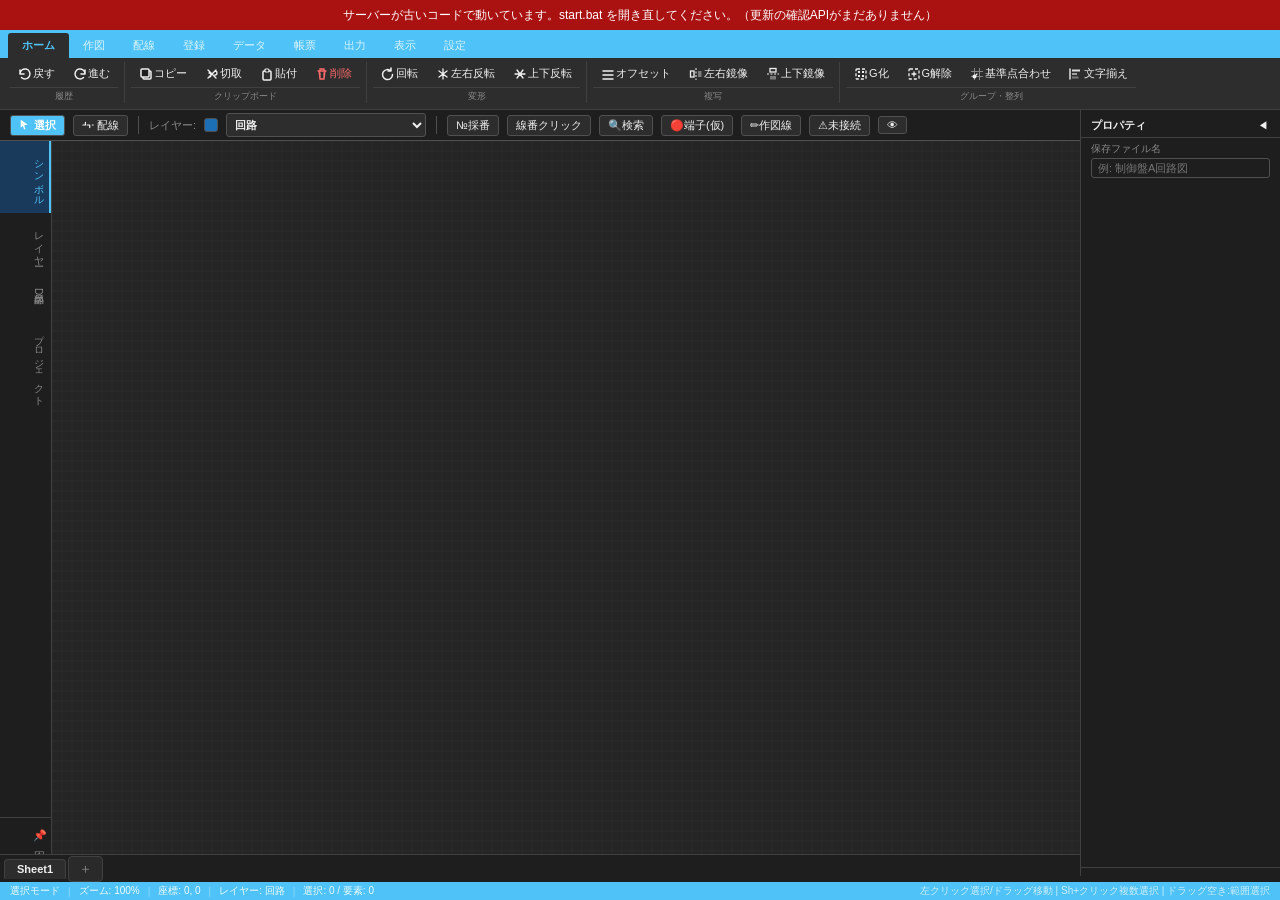
==== electrical_cad_v3/ecad_v3/index.html @ a7f1894b "端子台表を台帳から集計する(プロジェクト台帳の作る順の3) 端子台表に、プロジェクトの別ファイルの端子も台帳から足す(別ファイルの行は灰色で読むだけ)。 並びはファイルの名前順→そのファイルの中でtb" ====
<!DOCTYPE html>
<html lang="ja">
<head>
<meta charset="UTF-8">
<meta name="viewport" content="width=device-width, initial-scale=1.0, maximum-scale=1.0, user-scalable=no">
<title>電気回路図エディタ v11</title>
<link rel="stylesheet" href="css/style.css">
<script src="js/jspdf.umd.min.js"></script>
<script src="js/jszip.min.js"></script>
</head>
<body>
<div id="app">
<!-- 警告の帯(showTopBanner)の置き場所。ここに入れることでリボンを重ねずに
     押し下げる。以前は position:fixed で画面上端に重ねており、リボンのタブ行と
     丸かぶりして帯が出ている間タブが押せなかった(2026-09-19に修正)。 -->
<div id="banner-area" style="flex-shrink:0"></div>

<!-- ========= 新しい画面(UI v2)の上のバー・ツール設定帯 =========
     【2026-10-07】Claude Design の案(5a/5b)。設定の「画面」で切り替える(js/ui_v2.js)。
     今の画面のときは CSS(body:not(.ui-v2))で隠す。ボタンは作り直さず、今のボタンを
     js/ui_v2.js がここへ移して使う(点灯の処理を1か所のままにするため)。 -->
<div id="v2-top" class="v2-only">
  <div id="v2-logo"><svg viewBox="0 0 14 14" width="14" height="14"><path d="M1 7h3M6 7h3M12 7h1M4 7V4M9 7v3" stroke="#fff" stroke-width="1.6" fill="none" stroke-linecap="round"/></svg></div>
  <div id="v2-title"><div id="v2-fname">図面</div><div id="v2-fsub"></div></div>
  <div id="v2-menus">
    <div class="v2-menu" data-tab="data">ファイル</div>
    <div class="v2-menu" data-tab="home">編集</div>
    <div class="v2-menu" data-tab="reg">登録</div>
    <div class="v2-menu" data-tab="report">帳票</div>
    <div class="v2-menu" data-tab="output">出力</div>
    <div class="v2-menu" data-tab="view">表示</div>
    <div class="v2-menu" data-act="settings">設定</div>
  </div>
  <div id="v2-tools-wrap"><div id="v2-tools"></div></div>
  <div id="v2-search" onclick="toggleSearchPanel()" title="検索（Ctrl+F）：デバイス・線番・テキストを全ページ横断検索"><svg viewBox="0 0 14 14" width="13" height="13"><circle cx="6" cy="6" r="4" fill="none" stroke="currentColor" stroke-width="1.4"/><path d="M9 9l3.5 3.5" stroke="currentColor" stroke-width="1.4" stroke-linecap="round"/></svg><span>デバイス・線番を検索</span><kbd>Ctrl F</kbd></div>
  <div id="v2-save"><div id="v2-save-main" onclick="saveProject()" title="保存 Ctrl+S">保存</div><div id="v2-save-more" title="名前を付けて保存・全頁保存">▾</div></div>
</div>
<div id="v2-tbar" class="v2-only" data-kind="select">
  <div id="v2-toolname">選択</div>
  <div id="v2-tset"></div>
  <div id="v2-hint"></div>
</div>
<!-- ドロップダウン(メニュー・その他のツール・保存の▾) -->
<div id="v2-menu-pop" class="v2-pop v2-only"></div>
<div id="v2-more-pop" class="v2-pop v2-only"></div>
<div id="v2-save-pop" class="v2-pop v2-only">
  <div class="v2-pop-item" onclick="saveAsProject()">名前を付けて保存</div>
  <div class="v2-pop-item" onclick="saveAllProject()">全頁保存</div>
</div>

<!-- ========= リボン ========= -->
<div id="ribbon">
  <div id="ribbon-tabs">
    <!-- 【2026-09-19 整理】タブと中身の食い違いを直した。
         ・作図タブに作図ツールが無く、図形・テキストが「挿入」に入っていた → 作図へ集約
         ・寸法が「挿入(寸法・注記)」と「作図(寸法)」の2タブに割れていた → 作図へ統合
         ・「挿入」に残るのは登録系だけになったのでタブ名を「登録」に変更
         ・DXF読込が「出力」タブにあった → 読み込みなので「データ」へ
         ・「帳票出力」グループの中身はPDF/SVG出力だった → 「図面出力」に改名し出力タブへ集約 -->
    <div class="rtab on" onclick="switchRibbon('home',this)">ホーム</div>
    <div class="rtab" onclick="switchRibbon('draw',this)">作図</div>
    <div class="rtab" onclick="switchRibbon('wire',this)">配線</div>
    <div class="rtab" onclick="switchRibbon('reg',this)">登録</div>
    <div class="rtab" onclick="switchRibbon('data',this)">データ</div>
    <div class="rtab" onclick="switchRibbon('report',this)">帳票</div>
    <div class="rtab" onclick="switchRibbon('output',this)">出力</div>
    <div class="rtab" onclick="switchRibbon('view',this)">表示</div>
    <!-- 【2026-09-24】CAD全体の設定。盛田さん「リボンに大項目で入れること」
         (最初はデータタブの右端にボタンで置いたがNG)。中身は js/settings.js -->
    <div class="rtab" onclick="switchRibbon('settings',this);openSettingsPanel()">設定</div>
  </div>
  <div id="ribbon-content">
    <!-- 【2026-09-19】「操作」グループ(選択/配線)を削除した。
         同じボタンが常時表示のクイックバーにもあり、点灯のさせ方が別々
         (リボン=CSSクラス / クイックバー=インラインstyle)だったため、
         採番モードに入るとクイックバー側だけ「選択」が点いたまま残る不具合が出ていた。
         常時見えるクイックバー側を残し、リボンの複製をなくして点灯箇所を1つにした。 -->
    <!-- ホームタブ: 編集の基本操作だけを置く。画面の見え方(ズーム/大画面/ダーク)は
         「表示」タブ、縮尺は「データ」タブへ移した(2026-09-19)。 -->
    <div id="rp-home" class="rg-wrap" style="display:flex;gap:0">
      <div class="rg">
        <div class="rg-btns">
          <div class="rb rb-sm" onclick="undo()" title="元に戻す Ctrl+Z">
            <svg viewBox="0 0 14 14"><path d="M2 7a5 5 0 1 1 1.5 3.5M2 7V3M2 7h4" stroke="currentColor" stroke-width="1.5" fill="none" stroke-linecap="round"/></svg>戻す
          </div>
          <div class="rb rb-sm" onclick="redo()" title="やり直し Ctrl+Y">
            <svg viewBox="0 0 14 14"><path d="M12 7a5 5 0 1 0-1.5 3.5M12 7V3M12 7H8" stroke="currentColor" stroke-width="1.5" fill="none" stroke-linecap="round"/></svg>進む
          </div>
        </div>
        <div class="rg-label">履歴</div>
      </div>
      <div class="rg">
        <div class="rg-btns">
          <div class="rb rb-sm" onclick="copySelected()" title="コピー Ctrl+C">
            <svg viewBox="0 0 14 14"><rect x="4" y="4" width="8" height="8" rx="1" fill="none" stroke="currentColor" stroke-width="1.5"/><rect x="2" y="2" width="8" height="8" rx="1" fill="var(--bg2)" stroke="currentColor" stroke-width="1.5"/></svg>コピー
          </div>
          <div class="rb rb-sm" onclick="cutSelected()" title="切り取り Ctrl+X">
            <svg viewBox="0 0 14 14"><path d="M3 3l8 8M11 3L3 11M4 10a2 2 0 1 0 0-4M10 8a2 2 0 1 0 0-4" stroke="currentColor" stroke-width="1.3" fill="none" stroke-linecap="round"/></svg>切取
          </div>
          <div class="rb rb-sm" onclick="pasteSelected()" title="貼付 Ctrl+V">
            <svg viewBox="0 0 14 14"><rect x="3" y="4" width="8" height="9" rx="1" fill="none" stroke="currentColor" stroke-width="1.5"/><rect x="5" y="2" width="4" height="3" rx="1" fill="var(--bg2)" stroke="currentColor" stroke-width="1.2"/></svg>貼付
          </div>
          <div class="rb rb-sm danger" onclick="delSel()" title="削除 Del" style="color:var(--red)">
            <svg viewBox="0 0 14 14"><path d="M3 4h8M5 4V2h4v2M5 6v5M9 6v5M4 4l1 8h4l1-8" stroke="currentColor" stroke-width="1.3" fill="none" stroke-linecap="round"/></svg>削除
          </div>
        </div>
        <div class="rg-label">クリップボード</div>
      </div>
      <div class="rg">
        <div class="rg-btns">
          <div class="rb rb-sm" onclick="rotateSel(90)" title="回転 R"><svg viewBox="0 0 14 14"><path d="M10 4a5 5 0 1 0 1.5 3.5M10 4V1M10 4H7" stroke="currentColor" stroke-width="1.5" fill="none" stroke-linecap="round"/></svg>回転</div>
          <div class="rb rb-sm" onclick="flipSel('h')" title="左右反転：選択したものをその場で左右に裏返す(数は増えない)"><svg viewBox="0 0 14 14"><path d="M7 2v10M3 4l4 3-4 3M11 4l-4 3 4 3" stroke="currentColor" stroke-width="1.3" fill="none" stroke-linecap="round" stroke-linejoin="round"/></svg>左右反転</div>
          <div class="rb rb-sm" onclick="flipSel('v')" title="上下反転：選択したものをその場で上下に裏返す(数は増えない)"><svg viewBox="0 0 14 14"><path d="M2 7h10M4 3l3 4 3-4M4 11l3-4 3 4" stroke="currentColor" stroke-width="1.3" fill="none" stroke-linecap="round" stroke-linejoin="round"/></svg>上下反転</div>
        </div>
        <div class="rg-label">変形</div>
      </div>
      <div class="rg">
        <div class="rg-btns">
          <div class="rb rb-sm" onclick="offsetCopySelection()" title="オフセット(平行複写)：選択図形を線の垂直方向へ指定距離×本数で複写（ラダー回路の横桟に）"><svg viewBox="0 0 14 14"><path d="M2 4h10M2 8h10M2 12h10" stroke="currentColor" stroke-width="1.4" stroke-linecap="round"/></svg>オフセット</div>
          <div class="rb rb-sm" onclick="mirrorCopySelection('h')" title="左右鏡像：選択の右端を軸に、左右反転した複製を右隣に作る(AutoCADの鏡像にあたる)"><svg viewBox="0 0 14 14"><path d="M7 1v12" stroke="currentColor" stroke-width="1" stroke-dasharray="2,1.5"/><rect x="1.5" y="4" width="3.5" height="6" fill="none" stroke="currentColor" stroke-width="1.3"/><rect x="9" y="4" width="3.5" height="6" fill="currentColor" opacity=".4"/></svg>左右鏡像</div>
          <div class="rb rb-sm" onclick="mirrorCopySelection('v')" title="上下鏡像：選択の下端を軸に、上下反転した複製を下に作る(AutoCADの鏡像にあたる)"><svg viewBox="0 0 14 14"><path d="M1 7h12" stroke="currentColor" stroke-width="1" stroke-dasharray="2,1.5"/><rect x="4" y="1.5" width="6" height="3.5" fill="none" stroke="currentColor" stroke-width="1.3"/><rect x="4" y="9" width="6" height="3.5" fill="currentColor" opacity=".4"/></svg>上下鏡像</div>
        </div>
        <div class="rg-label">複写</div>
      </div>
      <div class="rg">
        <div class="rg-btns">
          <div class="rb rb-sm" onclick="groupSelected()" title="グループ化 Ctrl+G"><svg viewBox="0 0 14 14"><rect x="2" y="2" width="10" height="10" rx="1" fill="none" stroke="currentColor" stroke-width="1.3" stroke-dasharray="3,2"/><rect x="4" y="4" width="2" height="2" fill="currentColor"/><rect x="8" y="4" width="2" height="2" fill="currentColor"/><rect x="4" y="8" width="2" height="2" fill="currentColor"/><rect x="8" y="8" width="2" height="2" fill="currentColor"/></svg>G化</div>
          <div class="rb rb-sm" onclick="ungroupSelected()" title="グループ解除 Ctrl+Shift+G"><svg viewBox="0 0 14 14"><rect x="2" y="2" width="10" height="10" rx="1" fill="none" stroke="currentColor" stroke-width="1.3" stroke-dasharray="3,2"/><path d="M5 7h4M7 5v4" stroke="currentColor" stroke-width="1.3" stroke-linecap="round"/></svg>G解除</div>
          <div class="rb rb-sm" onclick="alignByBasePoint()" title="基準点合わせ：選択した図形を「丸ごと」平行移動して、クリックした基準点を最寄りグリッドに乗せます。図形どうしの位置関係は変わらないので、端子と配線の繋がりが壊れません。"><svg viewBox="0 0 14 14"><path d="M1 4.5h12M1 9.5h12M4.5 1v12M9.5 1v12" stroke="currentColor" stroke-width="1" opacity=".45"/><circle cx="4.5" cy="9.5" r="2" fill="currentColor"/><path d="M7 7L5.2 8.8" stroke="currentColor" stroke-width="1.2" stroke-linecap="round"/></svg>基準点合わせ</div>
          <div class="rb rb-sm" onclick="alignTexts()" title="文字揃え：シンボルを選んだときは、デバイス名・型式・仕様の文字の左端を、最初に選んだシンボルのデバイス名の左端に縦一列でそろえる(左右だけ動かす)。独立テキストだけを選んだときは、最初に選んだものを基準に左/右/上/下/中央で揃える"><svg viewBox="0 0 14 14"><path d="M1 2v10" stroke="currentColor" stroke-width="1.4" stroke-linecap="round"/><rect x="3" y="2.5" width="8" height="2" fill="currentColor" opacity=".9"/><rect x="3" y="6" width="5" height="2" fill="currentColor" opacity=".6"/><rect x="3" y="9.5" width="6.5" height="2" fill="currentColor" opacity=".4"/></svg>文字揃え</div>
        </div>
        <div class="rg-label">グループ・整列</div>
      </div>
    </div>
    <!-- 作図タブ: 図面に描くもの。スナップ・補助はホームにあったが、描くときの
         入力補助なのでこちらへ移した(2026-09-19)。 -->
    <div id="rp-draw" class="rg-wrap" style="display:none;gap:0">
      <div class="rg">
        <div class="rg-btns">
          <div class="rb rb-sm" id="rb-text" onclick="setMode('text')"><svg viewBox="0 0 14 14"><path d="M2 3h10M7 3v8M4 11h6" stroke="currentColor" stroke-width="1.5" stroke-linecap="round"/></svg>テキスト</div>
          <div class="rb rb-sm" id="rb-textbox" onclick="state.textBoxDefault=!state.textBoxDefault;this.classList.toggle('on')" title="テキスト枠ON/OFF"><svg viewBox="0 0 14 14"><rect x="2" y="3" width="10" height="8" rx="1" fill="none" stroke="currentColor" stroke-width="1.3"/><path d="M5 5h4M5 7.5h2" stroke="currentColor" stroke-width="1.1" stroke-linecap="round"/></svg>枠</div>
        </div>
        <div class="rg-label">テキスト</div>
      </div>
      <div class="rg">
        <div class="rg-btns">
          <div class="rb rb-sm" id="rb-rect" onclick="setMode('rect')"><svg viewBox="0 0 14 14"><rect x="2" y="3" width="10" height="8" rx="1" fill="none" stroke="currentColor" stroke-width="1.5"/></svg>矩形</div>
          <div class="rb rb-sm" id="rb-circle" onclick="setMode('circle')"><svg viewBox="0 0 14 14"><circle cx="7" cy="7" r="5" fill="none" stroke="currentColor" stroke-width="1.5"/></svg>円</div>
          <div class="rb rb-sm" id="rb-arc" onclick="setMode('arc')"><svg viewBox="0 0 14 14"><path d="M2 7 A5 5 0 0 1 12 7" fill="none" stroke="currentColor" stroke-width="1.5" stroke-linecap="round"/></svg>半円</div>
          <div class="rb rb-sm" id="rb-arc3" onclick="setMode('arc3')"><svg viewBox="0 0 14 14"><path d="M2 11 A7 7 0 0 1 12 11" fill="none" stroke="currentColor" stroke-width="1.5" stroke-linecap="round"/><circle cx="7" cy="4" r="1.5" fill="currentColor"/></svg>弧</div>
          <div class="rb rb-sm" id="rb-triangle" onclick="setMode('triangle')"><svg viewBox="0 0 14 14"><path d="M7 2L12 12H2Z" fill="none" stroke="currentColor" stroke-width="1.5" stroke-linejoin="round"/></svg>三角</div>
          <div class="rb rb-sm" id="rb-bezier" onclick="setMode('bezier')"><svg viewBox="0 0 14 14"><path d="M2 11 C4 2 10 2 12 11" fill="none" stroke="currentColor" stroke-width="1.5" stroke-linecap="round"/><circle cx="2" cy="11" r="1.5" fill="currentColor"/><circle cx="12" cy="11" r="1.5" fill="currentColor"/></svg>曲線</div>
          <div class="rb rb-sm" id="rb-fline" onclick="setMode('fline')"><svg viewBox="0 0 14 14"><path d="M2 12L12 2" stroke="currentColor" stroke-width="1.5" stroke-linecap="round"/></svg>直線</div>
          <div id="draw-lw-wrap" style="display:flex;align-items:center;gap:2px;padding:0 2px;font-size:10px;color:var(--fg3)">
            線幅<select id="draw-lw" title="これから描く図形(直線・矩形・円・弧・三角・曲線)と配線の太さ。「レイヤー既定」ならレイヤーごとの設定に従う"
              onchange="state.drawLineWidth=this.value?parseFloat(this.value):null;stSetPref('drawLw',this.value)"
              style="font-size:11px;padding:1px 2px;border:1px solid var(--bd2);border-radius:3px;background:var(--bg);color:var(--fg)">
              <option value="" selected>レイヤー既定</option>
              <option value="0.13">0.13</option>
              <option value="0.18">0.18</option>
              <option value="0.25">0.25</option>
              <option value="0.35">0.35</option>
              <option value="0.5">0.5（標準）</option>
              <option value="0.7">0.7</option>
              <option value="1">1.0</option>
              <option value="1.4">1.4</option>
              <option value="2">2.0</option>
            </select>
          </div>
        </div>
        <div class="rg-label">図形</div>
      </div>
      <div class="rg">
        <div class="rg-btns">
          <div class="rb rb-sm" id="rb-dim" onclick="setMode('dim')"><svg viewBox="0 0 14 14"><path d="M2 10h10M2 4h10M2 4v6M12 4v6M5 7h4M5 5.5l2 1.5-2 1.5M9 5.5l-2 1.5 2 1.5" stroke="currentColor" stroke-width="1.2" fill="none" stroke-linecap="round" stroke-linejoin="round"/></svg>寸法線</div>
          <div class="rb rb-sm" id="rb-angle_dim" onclick="setMode('angle_dim')"><svg viewBox="0 0 14 14"><path d="M3 11L3 3M3 11L11 11M5 9 A4 4 0 0 1 9 5" stroke="currentColor" stroke-width="1.2" fill="none" stroke-linecap="round"/><text x="7" y="8" font-size="4" fill="currentColor" text-anchor="middle">°</text></svg>角度寸法</div>
          <div class="rb rb-sm" id="rb-leader" onclick="setMode('leader')"><svg viewBox="0 0 14 14"><path d="M2 12l5-5M7 7l5-5M7 7h4M7 7v-4" stroke="currentColor" stroke-width="1.2" fill="none" stroke-linecap="round" stroke-linejoin="round"/></svg>指示線</div>
          <div class="rb rb-sm" onclick="setMode('chain_dim')" id="rb-chain_dim"><svg viewBox="0 0 14 14"><path d="M1 10h12M2 6h10M3 6V10M7 6V10M11 6V10M2 4l1 2M7 4l1 2M11 4l1 2" stroke="currentColor" stroke-width="1.1" fill="none" stroke-linecap="round"/></svg>連続寸法</div>
          <div class="rb rb-sm" id="rb-measure" onclick="setMode('measure')" title="測定：2点間の距離・角度を測る（図形は作成されません）"><svg viewBox="0 0 14 14"><path d="M2 12L12 2" stroke="currentColor" stroke-width="1.4" stroke-linecap="round"/><path d="M3.5 10.5l1 1M6 8l1 1M8.5 5.5l1 1M11 3l1 1" stroke="currentColor" stroke-width="1.1" stroke-linecap="round"/></svg>測定</div>
        </div>
        <div class="rg-label">寸法・注記</div>
      </div>
      <div class="rg">
        <div class="rg-btns">
          <div class="rb rb-sm" id="rb-ortho" onclick="toggleOrtho()" title="直交モード F8"><svg viewBox="0 0 14 14"><path d="M2 12V2M2 12h10" stroke="currentColor" stroke-width="1.5" stroke-linecap="round"/></svg>直交F8</div>
          <div class="rb rb-sm" id="rb-snapend" onclick="toggleSnapEnd()" title="端点スナップ" style="color:var(--grn)"><svg viewBox="0 0 14 14"><rect x="4" y="4" width="6" height="6" fill="none" stroke="currentColor" stroke-width="1.5"/></svg>端点Snap</div>
          <div class="rb rb-sm on" id="rb-snapmid" onclick="toggleSnapMid()" title="中点スナップ" style="color:#f59e0b"><svg viewBox="0 0 14 14"><path d="M7 2l4 5-4 5-4-5z" fill="none" stroke="currentColor" stroke-width="1.3"/></svg>中点Snap</div>
        </div>
        <div class="rg-label">スナップ・補助</div>
      </div>
    </div>
    <!-- 配線タブ: 作図タブの「配線」グループを独立させた。作図タブが図形・テキスト・
         寸法・配線の4種を抱えて1行に収まらなかったため(2026-09-19)。 -->
    <div id="rp-wire" class="rg-wrap" style="display:none;gap:0">
      <div class="rg">
        <div class="rg-btns">
          <div class="rb rb-sm" id="rb-junction-dot" onclick="setJunctionStyle('dot')" title="配線の分岐点（黒丸）を配置"><svg viewBox="0 0 14 14"><circle cx="7" cy="7" r="3.5" fill="currentColor"/></svg>分岐点</div>
          <div class="rb rb-sm" id="rb-junction-circle" onclick="setJunctionStyle('circle')" title="端子台の端子（白丸）を配置"><svg viewBox="0 0 14 14"><circle cx="7" cy="7" r="3.5" fill="none" stroke="currentColor" stroke-width="1.3"/></svg>端子○</div>
          <div class="rb rb-sm" id="rb-junction-dbl" onclick="setJunctionStyle('dbl')" title="端子台の端子（二重丸）を配置"><svg viewBox="0 0 14 14"><circle cx="7" cy="7" r="4.3" fill="none" stroke="currentColor" stroke-width="1.1"/><circle cx="7" cy="7" r="2" fill="none" stroke="currentColor" stroke-width="1.1"/></svg>端子◎</div>
          <div id="jst-size-wrap" style="display:flex;align-items:center;gap:2px;padding:0 2px;font-size:10px;color:var(--fg3)">
            サイズ<input type="number" id="jst-size" value="2" min="1" max="30" step="1" title="配置する分岐点/端子のサイズ(半径)"
              oninput="setJunctionSize(this.value)"
              style="width:32px;font-size:11px;padding:1px 2px;border:1px solid var(--bd2);border-radius:3px;background:var(--bg);color:var(--fg)">
          </div>
          <div class="rb rb-sm" id="rb-guide_h" onclick="setMode('guide_h')"><svg viewBox="0 0 14 14"><path d="M1 7h12" stroke="currentColor" stroke-width="1.5" stroke-linecap="round" stroke-dasharray="2,1.5"/></svg>水平補助</div>
          <div class="rb rb-sm" id="rb-guide_v" onclick="setMode('guide_v')"><svg viewBox="0 0 14 14"><path d="M7 1v12" stroke="currentColor" stroke-width="1.5" stroke-linecap="round" stroke-dasharray="2,1.5"/></svg>垂直補助</div>
          <!-- 【2026-10-04】線番の操作。書式は設定タブの「線番」、1本ずつはクイックバーの「線番クリック」 -->
          <div class="rb rb-sm" id="wn-b-auto" onclick="autoWireNumber('page')" title="このページの番号の無い線にだけ、線番の書式(設定タブの「線番」)で振ります。既に番号のある線は変えません"><svg viewBox="0 0 14 14"><path d="M2 4h10M2 7h7M2 10h5" stroke="currentColor" stroke-width="1.5" stroke-linecap="round"/><text x="10" y="11" font-size="6" fill="currentColor">#</text></svg>線番割付</div>
          <div class="rb rb-sm" id="wn-b-renum" onclick="wireNoRenumberPage()" title="このページの線番(未採番と、書式に合う番号)を、左の列から・列の中は上からの順に振り直します。手で付けた名前(R・S・T、L1 など)は変えません。実行前に変わる番号を確かめられます"><svg viewBox="0 0 14 14"><path d="M11.5 5A4.5 4.5 0 1 0 12 8" fill="none" stroke="currentColor" stroke-width="1.3" stroke-linecap="round"/><path d="M12 2.5V5H9.5" fill="none" stroke="currentColor" stroke-width="1.3" stroke-linecap="round" stroke-linejoin="round"/></svg>線番振り直し</div>
          <div class="rb rb-sm" id="wn-b-main" onclick="wireNoMainCircuit()" title="このページの主回路に、手で入れた起点(R・S・T、L・N など)から主接点を通るたびに段を上げた名前を入れます(仮の決まり。入れる前に一覧で確かめます)"><svg viewBox="0 0 14 14"><path d="M2 3h10M2 7h10M2 11h10" stroke="currentColor" stroke-width="1.4" stroke-linecap="round"/></svg>主回路線番</div>
        </div>
        <div class="rg-label">配線</div>
      </div>
    </div>
    <div id="rp-reg" class="rg-wrap" style="display:none;gap:0">
      <div class="rg">
        <div class="rg-btns">
          <div class="rb rb-sm" onclick="showFramePanel()"><svg viewBox="0 0 14 14"><rect x="1" y="1" width="12" height="12" fill="none" stroke="currentColor" stroke-width="1.5"/><rect x="1" y="9" width="12" height="4" fill="none" stroke="currentColor" stroke-width="1"/></svg>図面枠</div>
          <div class="rb rb-sm" onclick="window.open('parts.html','_blank')" title="部品の登録・編集は部品DB単独画面で行います"><svg viewBox="0 0 14 14"><rect x="3" y="2" width="8" height="10" rx="1" fill="none" stroke="currentColor" stroke-width="1.3"/><path d="M5 5h4M5 8h2M9 8v3M9 8h2" stroke="currentColor" stroke-width="1.1" stroke-linecap="round"/></svg>部品登録</div>
          <div class="rb rb-sm" onclick="showSymReg()"><svg viewBox="0 0 14 14"><circle cx="7" cy="7" r="4" fill="none" stroke="currentColor" stroke-width="1.5"/><path d="M7 5v4M5 7h4" stroke="currentColor" stroke-width="1.3" stroke-linecap="round"/></svg>シンボル登録</div>
          <div class="rb rb-sm" onclick="symLib.toggle()" title="シンボルライブラリ"><svg viewBox="0 0 14 14"><rect x="1" y="2" width="12" height="10" rx="1" fill="none" stroke="currentColor" stroke-width="1.3"/><path d="M4 5h6M4 7h4M4 9h5" stroke="currentColor" stroke-width="1.1" stroke-linecap="round"/></svg>ライブラリ</div>
        </div>
        <div class="rg-label">登録</div>
      </div>
    </div>
    <!-- データタブ: 図面ファイルと図面全体の設定。 -->
    <div id="rp-data" class="rg-wrap" style="display:none;gap:0">
      <div class="rg">
        <div class="rg-btns">
          <div class="rb rb-sm" id="rb-mask" onclick="toggleMask()" title="個人情報・会社情報をマスクして出力"><svg viewBox="0 0 14 14"><rect x="1" y="4" width="12" height="7" rx="1" fill="none" stroke="currentColor" stroke-width="1.3"/><path d="M4 7h6" stroke="currentColor" stroke-width="1.5" stroke-linecap="round"/></svg>マスク</div>
          <div class="rb rb-sm" onclick="newProject()" title="白紙の状態から新しい図面を始めます（自動保存された前回の作業は破棄されます）"><svg viewBox="0 0 14 14"><rect x="2" y="2" width="10" height="10" rx="1" fill="none" stroke="currentColor" stroke-width="1.3"/><path d="M7 5v4M5 7h4" stroke="currentColor" stroke-width="1.3" stroke-linecap="round"/></svg>新規作成</div>
          <div class="rb rb-sm primary" onclick="saveProject()"><svg viewBox="0 0 14 14"><rect x="2" y="2" width="10" height="10" rx="1" fill="none" stroke="currentColor" stroke-width="1.5"/><rect x="4" y="2" width="4" height="3" fill="currentColor"/><rect x="3" y="7" width="8" height="4" fill="none" stroke="currentColor" stroke-width="1"/></svg>保存</div>
          <!-- 【2026-10-05】名前を付けて保存(盛田さん)。保存先が決まったページでも窓を出して別のファイルに書く。次からはそのファイルが保存先 -->
          <div class="rb rb-sm" onclick="saveAsProject()" title="名前を付けて別のファイルに保存します(次からはそのファイルに上書き保存します)。元のファイルはそのまま"><svg viewBox="0 0 14 14"><rect x="2" y="2" width="10" height="10" rx="1" fill="none" stroke="currentColor" stroke-width="1.3"/><rect x="4" y="2" width="4" height="3" fill="currentColor"/><path d="M8 9.5l3-3 1.2 1.2-3 3H8z" fill="currentColor"/></svg>名前を付けて保存</div>
          <div class="rb rb-sm" onclick="saveAllProject()"><svg viewBox="0 0 14 14"><rect x="2" y="2" width="10" height="10" rx="1" fill="none" stroke="currentColor" stroke-width="1.3"/><rect x="4" y="2" width="4" height="3" fill="currentColor"/><rect x="3" y="7" width="8" height="4" fill="none" stroke="currentColor" stroke-width="1"/><path d="M1 5l2 2" stroke="currentColor" stroke-width="1.2" stroke-linecap="round"/></svg>全頁保存</div>
          <div class="rb rb-sm" onclick="loadPick()"><svg viewBox="0 0 14 14"><rect x="2" y="3" width="10" height="9" rx="1" fill="none" stroke="currentColor" stroke-width="1.3"/><path d="M7 1v8M4 6l3 3 3-3" stroke="currentColor" stroke-width="1.3" stroke-linecap="round" stroke-linejoin="round"/></svg>読込</div>
          <input type="file" id="load-in" accept=".seqzu,.json" style="display:none" onchange="loadProject(this)">
          <!-- 【2026-10-05】「参照図面」ボタンは無くした(左パネルの「プロジェクト」で開いたフォルダの図面を全部使う。js/xref_project.js) -->
          <div class="rb rb-sm" onclick="insertCoverPage()"><svg viewBox="0 0 14 14"><rect x="1" y="1" width="12" height="12" rx="1" fill="none" stroke="currentColor" stroke-width="1.3"/><path d="M4 5h6M4 7h6M4 9h4" stroke="currentColor" stroke-width="1.1" stroke-linecap="round"/></svg>表紙生成</div>
          <!-- 【2026-09-19】「全消去」はホームタブの「ウィンドウ」グループにあったが、
               図面を全部消す破壊的操作でウィンドウの話ではない。新規作成/保存/読込と
               同じ「プロジェクト」へ移した。 -->
          <div class="rb rb-sm" onclick="clearAll()" style="color:var(--red)"><svg viewBox="0 0 14 14"><path d="M2 2l10 10M12 2L2 12" stroke="currentColor" stroke-width="1.5" stroke-linecap="round"/></svg>全消去</div>
        </div>
        <div class="rg-label">プロジェクト</div>
      </div>
      <div class="rg">
        <div class="rg-btns">
          <label class="rb rb-sm" for="dxf-in"><svg viewBox="0 0 14 14"><rect x="2" y="2" width="10" height="10" rx="1" fill="none" stroke="currentColor" stroke-width="1.3"/><path d="M7 10V4M4 7l3-3 3 3" stroke="currentColor" stroke-width="1.3" stroke-linecap="round" stroke-linejoin="round"/></svg>DXF読込</label>
          <input type="file" id="dxf-in" accept=".dxf,.DXF" style="display:none" onchange="loadDXF(this)">
        </div>
        <div class="rg-label">取り込み</div>
      </div>
      <div class="rg">
        <div class="rg-btns">
          <div style="display:flex;align-items:center;gap:4px;padding:0 2px;font-size:10px;color:var(--fg3)">
            選択範囲の線幅
            <select id="bulk-lw" title="現在選択中の図形・配線・シンボルの太さを一括で変更します。シンボルは登録時の太さを上書きします" onchange="bulkSetLineWidth(this.value);this.value='__'">
              <option value="__" selected disabled hidden>一括変更…</option>
              <option value="">個別/レイヤー既定に戻す</option>
              <option value="0.13">0.13</option>
              <option value="0.18">0.18</option>
              <option value="0.25">0.25</option>
              <option value="0.35">0.35</option>
              <option value="0.5">0.5（標準）</option>
              <option value="0.7">0.7</option>
              <option value="1">1.0</option>
              <option value="1.4">1.4</option>
              <option value="2">2.0</option>
            </select>
          </div>
        </div>
        <div class="rg-label">整理</div>
      </div>
      <div class="rg">
        <div class="rg-btns">
          <div style="display:flex;align-items:center;gap:4px;padding:2px 4px;font-size:11px">
            <label style="color:var(--fg3)">縮尺 1:</label>
            <input type="number" id="draw-scale" value="1" min="1" max="10000" step="1"
              style="width:52px;font-size:11px;padding:2px 4px;border:1px solid var(--bd2);border-radius:3px;background:var(--bg2);color:var(--fg)"
              oninput="state.drawScale=parseFloat(this.value)||1">
          </div>
        </div>
        <div class="rg-label">縮尺</div>
      </div>
      <!-- 【2026-10-04】バックアップ設定(「控え」グループ)は設定タブへ移した(盛田さん「バックアップも移して」) -->
    </div>
    <div id="rp-report" class="rg-wrap" style="display:none;gap:0">
      <div class="rg">
        <div class="rg-btns">
          <div class="rb rb-sm" onclick="openBOM()"><svg viewBox="0 0 14 14"><rect x="2" y="2" width="10" height="10" rx="1" fill="none" stroke="currentColor" stroke-width="1.3"/><path d="M5 5h4M5 7h4M5 9h2" stroke="currentColor" stroke-width="1.2" stroke-linecap="round"/></svg>部品表</div>
          <div class="rb rb-sm" onclick="showConnTable()" title="配線がどの端子に落ちているかの一覧。端点ズレ・未採番を検出"><svg viewBox="0 0 14 14"><rect x="1" y="2" width="12" height="10" rx="1" fill="none" stroke="currentColor" stroke-width="1.3"/><path d="M1 5h12M5 5v7" stroke="currentColor" stroke-width="1.1"/></svg>接続チェック</div>
          <div class="rb rb-sm" onclick="openTBTable()" title="端子台(○/◎)ごとの接続を一覧表示"><svg viewBox="0 0 14 14"><circle cx="3" cy="7" r="1.6" fill="none" stroke="currentColor" stroke-width="1.2"/><circle cx="7" cy="7" r="1.6" fill="none" stroke="currentColor" stroke-width="1.2"/><circle cx="11" cy="7" r="1.6" fill="none" stroke="currentColor" stroke-width="1.2"/><path d="M1 7h1M5 7h1M9 7h1M13 7h1" stroke="currentColor" stroke-width="1"/></svg>端子台表</div>
        </div>
        <div class="rg-label">部品・端子</div>
      </div>
      <div class="rg">
        <div class="rg-btns">
          <div class="rb rb-sm" onclick="wireNoTable()" title="全ページの線番一覧・重複チェック"><svg viewBox="0 0 14 14"><rect x="1.5" y="2" width="11" height="10" rx="1" fill="none" stroke="currentColor" stroke-width="1.3"/><path d="M1.5 5.2h11M5.5 2v10" stroke="currentColor" stroke-width="1.1"/></svg>線番表</div>
          <div class="rb rb-sm" onclick="showRefPanel()"><svg viewBox="0 0 14 14"><path d="M7 2a5 5 0 1 1 0 10" stroke="currentColor" stroke-width="1.5" fill="none" stroke-linecap="round"/><path d="M4 7h6M8 5l2 2-2 2" stroke="currentColor" stroke-width="1.2" fill="none" stroke-linecap="round" stroke-linejoin="round"/></svg>接点Ref</div>
        </div>
        <div class="rg-label">接続</div>
      </div>
    </div>
    <div id="rp-output" class="rg-wrap" style="display:none;gap:0">
      <div class="rg">
        <div class="rg-btns">
          <div class="rb rb-sm" onclick="showPDFPreview()"><svg viewBox="0 0 14 14"><rect x="2" y="1" width="10" height="12" rx="1" fill="none" stroke="currentColor" stroke-width="1.3"/><path d="M4 4h6M4 7h6M4 10h4" stroke="currentColor" stroke-width="1.2" stroke-linecap="round"/><circle cx="10" cy="10" r="3" fill="var(--bg)" stroke="currentColor" stroke-width="1.2"/><path d="M9 10l.8.8 1.4-1.4" stroke="currentColor" stroke-width="1" stroke-linecap="round" stroke-linejoin="round"/></svg>プレビュー</div>
          <div class="rb rb-sm" onclick="openFP('pdf-opt-p')"><svg viewBox="0 0 14 14"><rect x="2" y="1" width="10" height="12" rx="1" fill="none" stroke="currentColor" stroke-width="1.3"/><path d="M4 4h6M4 7h6M4 10h4" stroke="currentColor" stroke-width="1.2" stroke-linecap="round"/></svg>PDF出力</div>
          <div class="rb rb-sm" onclick="confirmAllPDF()"><svg viewBox="0 0 14 14"><rect x="2" y="1" width="10" height="12" rx="1" fill="none" stroke="currentColor" stroke-width="1.3"/><path d="M4 4h6M4 7h6M4 10h4" stroke="currentColor" stroke-width="1.2" stroke-linecap="round"/></svg>一括PDF</div>
          <div class="rb rb-sm" onclick="exportSVG()"><svg viewBox="0 0 14 14"><rect x="2" y="2" width="10" height="10" rx="1" fill="none" stroke="currentColor" stroke-width="1.3"/><path d="M5 5h4M5 7h2" stroke="currentColor" stroke-width="1.1" stroke-linecap="round"/><text x="7" y="11" font-size="4" fill="currentColor" text-anchor="middle">SVG</text></svg>SVG出力</div>
        </div>
        <!-- 【2026-09-19】旧称「帳票出力」。中身は帳票ではなく図面のPDF/SVG出力なので改名した
             (帳票そのものの作成は「帳票」タブ)。 -->
        <div class="rg-label">図面出力</div>
      </div>
      <div class="rg">
        <div class="rg-btns">
          <div class="rb rb-sm" onclick="exportDXF()"><svg viewBox="0 0 14 14"><rect x="2" y="2" width="10" height="10" rx="1" fill="none" stroke="currentColor" stroke-width="1.3"/><path d="M5 5l4 4M9 5L5 9" stroke="currentColor" stroke-width="1.2" stroke-linecap="round"/></svg>DXF出力</div>
          <label style="display:flex;align-items:center;gap:3px;font-size:10px;color:var(--fg3);cursor:pointer;white-space:nowrap;padding:0 4px" title="OFFにすると元の絶対座標のまま出力(複数シートを共通座標系で後から重ね合わせたい場合など)">
            <input type="checkbox" id="dxf-origin-shift" checked onchange="state.dxfOriginShift=this.checked" style="margin:0">原点シフト</label>
        </div>
        <!-- 【2026-09-19】DXF読込はここ(出力タブ)にあり「出力タブに読込がある」状態だった。
             読み込みなので「データ」タブの取り込みグループへ移した。 -->
        <div class="rg-label">DXF</div>
      </div>
    </div>
    <!-- 設定タブ(2026-09-24): CAD全体の設定。今は保存先だけ。中身は js/settings.js の
         stRenderRibbon() が描く。「決めたら滅多に変えない設定」をここへ順に足していく -->
    <div id="rp-settings" class="rg-wrap" style="display:none;gap:0">
      <!-- 【2026-10-04】設定タブを押すと「設定」パネル(#settings-p)が開き、全部の項目を出す。ここは閉じた後に開き直すボタンだけ -->
      <div class="rg">
        <div class="rg-btns">
          <div class="rb rb-sm" onclick="openSettingsPanel()" title="設定(保存先・部品DBの場所・線番・バックアップ)を開きます"><svg viewBox="0 0 14 14"><circle cx="7" cy="7" r="2" fill="none" stroke="currentColor" stroke-width="1.3"/><path d="M7 1.5v2M7 10.5v2M1.5 7h2M10.5 7h2M3.1 3.1l1.4 1.4M9.5 9.5l1.4 1.4M3.1 10.9l1.4-1.4M9.5 4.5l1.4-1.4" stroke="currentColor" stroke-width="1.3" stroke-linecap="round"/></svg>設定を開く</div>
        </div>
        <div class="rg-label">設定</div>
      </div>
    </div>
    <!-- 表示タブ: 画面の見え方をここに集約した(2026-09-19)。 -->
    <div id="rp-view" class="rg-wrap" style="display:none;gap:0">
      <div class="rg">
        <div class="rg-btns">
          <div class="rb rb-sm" onclick="toggleRightPanel()"><svg viewBox="0 0 14 14"><rect x="1" y="2" width="12" height="10" rx="1" fill="none" stroke="currentColor" stroke-width="1.3"/><path d="M9 2v10" stroke="currentColor" stroke-width="1.3"/></svg>プロパティ</div>
          <div class="rb rb-sm" onclick="toggleLeftPanel()"><svg viewBox="0 0 14 14"><rect x="1" y="2" width="12" height="10" rx="1" fill="none" stroke="currentColor" stroke-width="1.3"/><path d="M5 2v10" stroke="currentColor" stroke-width="1.3"/></svg>シンボル欄</div>
          <div class="rb rb-sm" onclick="openFP('shortcut-p')" title="キーボードショートカット一覧"><svg viewBox="0 0 14 14"><rect x="1" y="3" width="12" height="8" rx="1" fill="none" stroke="currentColor" stroke-width="1.3"/><path d="M3 5.5h1M5.5 5.5h1M8 5.5h1M10.5 5.5h.5M3 8.5h1M5 8.5h4M10.5 8.5h.5" stroke="currentColor" stroke-width="1.1" stroke-linecap="round"/></svg>ショートカット</div>
        </div>
        <div class="rg-label">パネル</div>
      </div>
      <div class="rg">
        <div class="rg-btns">
          <div class="rb rb-sm" onclick="doZoom(1.25)" title="拡大 +"><svg viewBox="0 0 14 14"><circle cx="6" cy="6" r="4" fill="none" stroke="currentColor" stroke-width="1.5"/><path d="M9.5 9.5l3 3M5 4v4M3 6h4" stroke="currentColor" stroke-width="1.3" stroke-linecap="round"/></svg>拡大</div>
          <div class="rb rb-sm" onclick="doZoom(0.8)" title="縮小 -"><svg viewBox="0 0 14 14"><circle cx="6" cy="6" r="4" fill="none" stroke="currentColor" stroke-width="1.5"/><path d="M9.5 9.5l3 3M3 6h4" stroke="currentColor" stroke-width="1.3" stroke-linecap="round"/></svg>縮小</div>
          <div class="rb rb-sm" onclick="resetView()" title="全体表示 0"><svg viewBox="0 0 14 14"><rect x="2" y="2" width="10" height="10" rx="1" fill="none" stroke="currentColor" stroke-width="1.5"/><path d="M5 5l4 4M9 5l-4 4" stroke="currentColor" stroke-width="1.2" stroke-linecap="round"/></svg>全体</div>
          <select id="grid-sel" onchange="state.G=+this.value;draw();stSetPref('grid',+this.value)" style="font-size:10px;padding:2px 3px;width:54px;">
            <option value="1">G:1</option><option value="2">G:2</option>
            <option value="5">G:5</option><option value="10" selected>G:10</option>
            <option value="20">G:20</option><option value="40">G:40</option>
          </select>
        </div>
        <!-- 【2026-09-19】旧称「表示」。上のタブ列にも「表示」タブ(中身はパネルの開閉)が
             あり、同じ言葉が別の意味で2箇所に出ていた。中身は拡大/縮小/全体なので
             「ズーム」に改めた。 -->
        <div class="rg-label">ズーム</div>
      </div>
      <!-- 【2026-09-19】図面そのものの見え方。ここのトグルはPDF・DXF出力にも反映される
           (パネル/ズーム/ウィンドウは画面の都合だけで、出力には影響しない)。 -->
      <div class="rg">
        <div class="rg-btns">
          <div class="rb rb-sm" id="xref-scale-wrap" style="gap:3px;cursor:default" title="クロスリファレンスの文字の大きさ(倍率)。全部のコイル・接点の文字が一度に変わります。既定0.7">CR倍率<input type="number" id="xref-scale" value="0.7" min="0.3" max="2" step="0.1" style="width:46px" onchange="setXrefScale(this.value)"></div>
          <div class="rb rb-sm" id="rb-xref" onclick="toggleXrefDisp()" title="コイルと接点の相互参照を、今の図面から計算して図面に表示します(押したときだけ計算します。もう一度押すと隠します)。コイル側は図の一番下に「デバイス名・型式・電圧・接点の位置(a 9-5 1/F2 …)」、接点側はデバイス名の下に「(コイルの位置)」。PDF・DXF出力にも出ます">クロスリファレンス</div>
          <div class="rb rb-sm" id="rb-xref-refresh" onclick="refreshXrefDisp()" title="図面を直したあとに、クロスリファレンスを今の図面で計算し直します(自動では更新されません)">CR更新</div>
          <div class="rb rb-sm" id="rb-termno" onclick="toggleTermNoDisp()" title="シンボルの端子番号を図面に表示します。プロパティの「端子番号」欄(例: A1,A2,13,14)に入れた番号、または部品DBから割り当てた番号を、各端子の位置に書きます。PDF・DXF出力にも出ます。図面全体でまとめて切り替わります。"><svg viewBox="0 0 14 14"><circle cx="3.5" cy="7" r="1.8" fill="none" stroke="currentColor" stroke-width="1.2"/><path d="M1 7h.7M5.3 7h2.2" stroke="currentColor" stroke-width="1.1" stroke-linecap="round"/><path d="M9.2 5.2h1.4v3.6M12 8.8h1" stroke="currentColor" stroke-width="1.1" fill="none" stroke-linecap="round" stroke-linejoin="round"/></svg>端子番号</div>
        </div>
        <div class="rg-label">図面</div>
      </div>
      <div class="rg">
        <div class="rg-btns">
          <div class="rb rb-sm" onclick="toggleExpand()"><svg viewBox="0 0 14 14"><path d="M1 5V1h4M13 5V1h-4M1 9v4h4M13 9v4h-4" stroke="currentColor" stroke-width="1.3" fill="none" stroke-linecap="round"/></svg><span id="exp-label">大画面</span></div>
          <div class="rb rb-sm" onclick="toggleDark()"><svg viewBox="0 0 14 14"><path d="M7 2a5 5 0 1 0 5 5 3.5 3.5 0 0 1-5-5z" fill="currentColor"/></svg><span id="dk-label">ダーク</span></div>
        </div>
        <div class="rg-label">ウィンドウ</div>
      </div>
    </div>

  </div>
</div>

<!-- ========= ワークスペース ========= -->
<div id="workspace">
<!-- 常時表示クイックバー -->
<div id="quickbar" style="display:flex;align-items:center;gap:8px;padding:3px 10px;background:var(--bg2);border-bottom:1px solid var(--bd2);flex-shrink:0;">
  <div onclick="setMode('select')" id="qb-sel" title="選択 (S)"
    style="display:flex;align-items:center;gap:3px;padding:2px 8px;border-radius:3px;border:1px solid var(--bd2);cursor:pointer;font-size:11px;background:var(--acc);color:#fff;font-weight:600;">
    <svg viewBox="0 0 14 14" width="12" height="12"><path d="M2 1l8 5.5-4 1.2 1.5 4-1.5.6-1.5-4L2 10z" fill="currentColor"/></svg>選択
  </div>
  <div onclick="setMode('wire')" id="qb-wire" title="配線 (W)"
    style="display:flex;align-items:center;gap:3px;padding:2px 8px;border-radius:3px;border:1px solid var(--bd2);cursor:pointer;font-size:11px;background:var(--bg);color:var(--fg);">
    <svg viewBox="0 0 14 14" width="12" height="12"><path d="M1 7h3M6 7h3M12 7h1M4 7V4M9 7v3" stroke="currentColor" stroke-width="1.4" fill="none" stroke-linecap="round"/></svg>配線
  </div>
  <span style="width:1px;height:18px;background:var(--bd2);margin:0 2px"></span>
  <span style="font-size:11px;color:var(--fg3);white-space:nowrap">レイヤー:</span>
  <div id="qb-layer-color" style="width:14px;height:14px;border-radius:3px;border:1px solid var(--bd2);flex-shrink:0;"></div>
  <select id="active-layer-sel" onchange="setActLayerByName(this.value)"
    style="font-size:11px;padding:2px 4px;height:24px;min-width:120px;max-width:200px;border:1px solid var(--bd2);background:var(--bg);color:var(--fg);border-radius:3px;font-weight:600;">
  </select>
  <span style="width:1px;height:18px;background:var(--bd2);margin:0 2px"></span>
  <div onclick="startPartRefSeq()" id="qb-partref" title="デバイスを連続採番：シンボルをクリックで順番に割り当て（Pキー）"
    style="display:flex;align-items:center;gap:3px;padding:2px 8px;border-radius:3px;border:1px solid var(--bd2);cursor:pointer;font-size:11px;background:var(--bg);color:var(--fg);white-space:nowrap;"><svg class="v2-only" viewBox="0 0 14 14" width="12" height="12"><path d="M3 3.5h8M3 7h5M3 10.5h3M10 8v4M8 10h4" stroke="currentColor" stroke-width="1.4" fill="none" stroke-linecap="round"/></svg>№採番</div>
  <div onclick="startWireNoSeq()" id="qb-wireno" title="線番クリック：配線をクリックするたびに、このページの空いている番号を順に入れます（Nキー）。書式は配線タブの「線番の設定」"
    style="display:flex;align-items:center;gap:3px;padding:2px 8px;border-radius:3px;border:1px solid var(--bd2);cursor:pointer;font-size:11px;background:var(--bg);color:var(--fg);white-space:nowrap;"><svg class="v2-only" viewBox="0 0 14 14" width="12" height="12"><path d="M2 7h10M4.5 4.5v5M9.5 4.5v5" stroke="currentColor" stroke-width="1.4" fill="none" stroke-linecap="round"/></svg>線番クリック</div>
  <div onclick="toggleSearchPanel()" title="検索（Ctrl+F）：デバイス・線番・テキストを全ページ横断検索"
    style="display:flex;align-items:center;gap:3px;padding:2px 8px;border-radius:3px;border:1px solid var(--bd2);cursor:pointer;font-size:11px;background:var(--bg);color:var(--fg);white-space:nowrap;">🔍検索</div>
  <div onclick="toggleSymPinsDisp()" id="qb-pins" title="【検証用/仮】シンボル端子(ピン)位置を赤丸で表示。設計中のフェーズ0データ確認用（PDF出力には出ません）"
    style="display:flex;align-items:center;gap:3px;padding:2px 8px;border-radius:3px;border:1px solid var(--bd2);cursor:pointer;font-size:11px;background:var(--bg);color:var(--fg);white-space:nowrap;">🔴端子(仮)</div>
  <div onclick="toggleFlineMarkDisp()" id="qb-flines" title="作図線(配線ではない線)を橙の点線で目立たせます。作図線は接続チェック・線番の対象になりません(つながって見えても配線ではない所が分かります)。画面だけで、PDF・DXFには出ません"
    style="display:flex;align-items:center;gap:3px;padding:2px 8px;border-radius:3px;border:1px solid var(--bd2);cursor:pointer;font-size:11px;background:var(--bg);color:var(--fg);white-space:nowrap;">✏作図線</div>
  <div onclick="runUnconnectedCheck()" id="qb-unchk" title="未接続端子チェック：端子(terminals定義済みシンボル)に配線が繋がっていない箇所をオレンジの⚠で表示（クリックのたびに再チェック）"
    style="display:flex;align-items:center;gap:3px;padding:2px 8px;border-radius:3px;border:1px solid var(--bd2);cursor:pointer;font-size:11px;background:var(--bg);color:var(--fg);white-space:nowrap;">⚠未接続</div>
  <div onclick="toggleUnconnectedDisp()" id="qb-unconn" title="未接続端子マーカーの表示/非表示切り替え(再チェックはしません)"
    style="display:flex;align-items:center;gap:3px;padding:2px 8px;border-radius:3px;border:1px solid var(--bd2);cursor:pointer;font-size:11px;background:var(--bg);color:var(--fg);white-space:nowrap;">👁</div>
</div>
<div id="main-row">
  <!-- 左パネル -->
  <div id="lp">
    <div id="lp-tabs">
      <!-- 【2026-10-07】新しい画面(js/ui_v2.js 段階3)では文字を隠してアイコンの列にする(svg.v2-only)。並びは css の order でプロジェクトを先頭に -->
      <div class="lt on" id="lt-sym" title="シンボル" onclick="switchLTab('sym',this)"><svg class="v2-only" viewBox="0 0 14 14" width="16" height="16"><path d="M2 2.5h4v4H2zM8 2.5h4v4H8zM2 8.5h4v4H2zM8 8.5h4v4H8z" fill="none" stroke="currentColor" stroke-width="1.3" stroke-linejoin="round" stroke-linecap="round"/></svg>シンボル</div>
      <div class="lt" id="lt-lay" title="レイヤー" onclick="switchLTab('lay',this)"><svg class="v2-only" viewBox="0 0 14 14" width="16" height="16"><path d="M7 2l5 2.5-5 2.5-5-2.5zM2 7.5l5 2.5 5-2.5M2 10l5 2.5 5-2.5" fill="none" stroke="currentColor" stroke-width="1.3" stroke-linejoin="round" stroke-linecap="round"/></svg>レイヤー</div>
      <div class="lt" id="lt-prt" title="部品DB" onclick="switchLTab('prt',this)"><svg class="v2-only" viewBox="0 0 14 14" width="16" height="16"><path d="M3 2.5h8v9H3zM5 5h4M5 7.5h4M5 10h2" fill="none" stroke="currentColor" stroke-width="1.3" stroke-linejoin="round" stroke-linecap="round"/></svg>部品DB</div>
      <div class="lt" id="lt-prj" title="プロジェクト" onclick="switchLTab('prj',this)"><svg class="v2-only" viewBox="0 0 14 14" width="16" height="16"><path d="M1.5 4h4l1 1.2h6v6.3h-11z" fill="none" stroke="currentColor" stroke-width="1.3" stroke-linejoin="round" stroke-linecap="round"/></svg>プロジェクト</div>
    </div>
    <!-- 【2026-10-02】固定(ドッキング)の切替。ONでシンボル一覧などを縦タブの右に並べて置く(ui.js toggleLpDock) -->
    <div class="lt-dock" id="lt-dock" onclick="toggleLpDock()" title="ONにすると、シンボル一覧・レイヤー・部品DB・プロジェクトを左に固定して並べます(キャンバスはその右から)。タブで切替、開いているタブをもう一度押すと畳みます。右端のドラッグで幅を変えられます。OFFは浮いた窓"><svg class="v2-only" viewBox="0 0 14 14" width="16" height="16"><path d="M5 1.5h4M6 1.5v4L3.5 8h7L8 5.5v-4M7 8v4.5" fill="none" stroke="currentColor" stroke-width="1.3" stroke-linejoin="round" stroke-linecap="round"/></svg>📌固定</div>
    <!-- 新しい画面だけ: いちばん下に設定 -->
    <div class="lt-v2set v2-only" onclick="openSettingsPanel()" title="設定(保存先・部品DBの場所・線番・バックアップ・画面)"><svg viewBox="0 0 14 14" width="16" height="16"><circle cx="7" cy="7" r="2" fill="none" stroke="currentColor" stroke-width="1.3"/><path d="M7 1.5v2M7 10.5v2M1.5 7h2M10.5 7h2M3.1 3.1l1.4 1.4M9.5 9.5l1.4 1.4M3.1 10.9l1.4-1.4M9.5 4.5l1.4-1.4" stroke="currentColor" stroke-width="1.3" stroke-linecap="round"/></svg></div>
    <!-- #lp-tabsのボタンはswitchLTab()経由でsym-float/lay-float/prt-float(浮動パネル)を開閉する。
         以前ここにあった#lp-body(旧インライン一覧)は常時display:noneで実際には表示されておらず、
         完全に未使用だったため削除した。カスタムシンボル一覧・レイヤー一覧・部品DB一覧は
         それぞれsym-float/lay-float/prt-floatが表示を担っている。 -->
  </div>

  <!-- キャンバス -->
  <div id="cw">
    <canvas id="cv"></canvas>
    <div id="selbox"></div>
    <!-- 新しい画面(段階4・js/ui_v2.js)だけ: 左下に浮かせたズーム -->
    <div id="v2-zoom" class="v2-only">
      <div onclick="doZoom(0.8)" title="縮小 -">−</div><span id="v2-zoom-pct">100%</span><div onclick="doZoom(1.25)" title="拡大 +">＋</div>
      <i></i><div onclick="resetView()" title="全体表示 0">全体</div>
    </div>

    <!-- コンテキストメニュー -->
    <div id="ctxmenu">
      <div class="ctx-item" id="ctx-cut" onclick="cutSelected();hideCtx()">切り取り (Ctrl+X)</div>
      <div class="ctx-item" id="ctx-copy" onclick="copySelected();hideCtx()">コピー (Ctrl+C)</div>
      <div class="ctx-item" id="ctx-paste" onclick="pasteSelected();hideCtx()">貼付 (Ctrl+V)</div>
      <div class="ctx-sep"></div>
      <div class="ctx-item" id="ctx-selall" onclick="selectAll();hideCtx()">すべて選択 (Ctrl+A)</div>
      <div class="ctx-item" id="ctx-del" onclick="delSel();hideCtx()">削除 (Del)</div>
      <div class="ctx-sep"></div>
      <div class="ctx-item" id="ctx-rot" onclick="rotateSel(90);hideCtx()">90°回転</div>
      <div class="ctx-item" id="ctx-fliph" onclick="flipSel('h');hideCtx()">左右反転</div>
      <div class="ctx-item" id="ctx-explode" onclick="explodeSelected();hideCtx()">分解</div>
      <div class="ctx-item" id="ctx-conv-junction" onclick="convertSelectedToJunction();hideCtx()">端子に変換</div>
      <div class="ctx-sep"></div>
      <div class="ctx-item" id="ctx-group" onclick="groupSelected();hideCtx()">グループ化 (Ctrl+G)</div>
      <div class="ctx-item" id="ctx-ungroup" onclick="ungroupSelected();hideCtx()">グループ解除 (Ctrl+Shift+G)</div>
      <div class="ctx-sep"></div>
      <div class="ctx-item" id="ctx-prop" onclick="showPropPanel();hideCtx()">プロパティ...</div>
    </div>

    <!-- フローティングパネル群 -->
    <!-- 【2026-09-21】660px → 1040px。部品表に名称・メーカー・備考の列を足したら
         10列になり、660pxでは「コイル電圧」が縦1文字ずつに潰れ、型番が3行に
         折れて読めなくなった。max-width:95vw があるので狭い画面でも溢れない。
         【2026-09-29】1040px → 1240px。部品表に「仕様」列を足して9列になり、コイル電圧の列が縮んで
         「AC100V」が途中で切れた。入力欄を細くするのでなく、パネルを広げた(盛田さん「パネル広げればいい」)。 -->
    <div class="fp" id="report-p" style="width:1240px;max-width:95vw">
      <div style="display:flex;align-items:center;margin-bottom:6px">
        <h3 id="report-title" style="flex:1;margin:0"></h3>
        <span onclick="closeFP('report-p')" style="cursor:pointer;font-size:18px;color:var(--fg3);padding:0 4px">×</span>
      </div>
      <div id="report-tabs" style="display:flex;gap:3px;flex-wrap:wrap;border-bottom:1px solid var(--bd2);padding-bottom:0;margin-bottom:8px"></div>
      <div id="report-body"></div>
      <div style="display:flex;gap:6px;margin-top:8px">
        <button class="fp-btn primary" id="report-csv-btn">CSV出力</button>
        <button class="fp-btn" onclick="closeFP('report-p')">閉じる</button>
      </div>
    </div>

    <!-- ショートカット一覧 -->
    <div class="fp" id="shortcut-p" style="width:460px">
      <h3>キーボードショートカット</h3>
      <div style="display:grid;grid-template-columns:1fr 1fr;gap:0 16px;font-size:11px">
        <div>
          <h4 style="font-size:10px;color:var(--fg3);margin:6px 0 3px;border-bottom:1px solid var(--bd)">編集</h4>
          <table class="tbl"><tbody>
            <tr><td style="white-space:nowrap"><b>Ctrl+Z</b></td><td>元に戻す</td></tr>
            <tr><td><b>Ctrl+Y</b></td><td>やり直し</td></tr>
            <tr><td><b>Ctrl+C / X / V</b></td><td>コピー / 切取 / 貼付</td></tr>
            <tr><td><b>Del</b></td><td>削除</td></tr>
            <tr><td><b>Ctrl+A</b></td><td>すべて選択</td></tr>
            <tr><td><b>Ctrl+F</b></td><td>検索（全ページ横断）</td></tr>
            <tr><td><b>Ctrl+S</b></td><td>保存</td></tr>
            <tr><td><b>Ctrl+G</b></td><td>グループ化</td></tr>
            <tr><td><b>Ctrl+Shift+G</b></td><td>グループ解除</td></tr>
          </tbody></table>
          <h4 style="font-size:10px;color:var(--fg3);margin:6px 0 3px;border-bottom:1px solid var(--bd)">移動（選択中）</h4>
          <table class="tbl"><tbody>
            <tr><td style="white-space:nowrap"><b>矢印</b></td><td>1単位</td></tr>
            <tr><td><b>Shift+矢印</b></td><td>グリッド単位</td></tr>
            <tr><td><b>Ctrl+矢印</b></td><td>0.1単位（微調整）</td></tr>
          </tbody></table>
        </div>
        <div>
          <h4 style="font-size:10px;color:var(--fg3);margin:6px 0 3px;border-bottom:1px solid var(--bd)">ツール</h4>
          <table class="tbl"><tbody>
            <tr><td style="white-space:nowrap"><b>S / W / T</b></td><td>選択 / 配線 / テキスト</td></tr>
            <tr><td><b>R</b></td><td>90°回転</td></tr>
            <tr><td><b>H / V</b></td><td>左右反転 / 上下反転</td></tr>
            <tr><td><b>P</b></td><td>デバイス 採番・編集</td></tr>
            <tr><td><b>N</b></td><td>線番 連続採番</td></tr>
            <tr><td><b>Esc</b></td><td>キャンセル→選択モード</td></tr>
            <tr><td><b>Enter / Space</b></td><td>曲線確定／直前ツール再実行</td></tr>
          </tbody></table>
          <h4 style="font-size:10px;color:var(--fg3);margin:6px 0 3px;border-bottom:1px solid var(--bd)">表示・ページ</h4>
          <table class="tbl"><tbody>
            <tr><td style="white-space:nowrap"><b>+ / − / 0</b></td><td>拡大 / 縮小 / 全体表示</td></tr>
            <tr><td><b>F8</b></td><td>直交モード切替</td></tr>
            <tr><td><b>Shift（押しっぱなし）</b></td><td>一時的に直交ON</td></tr>
            <tr><td><b>Ctrl+Tab</b></td><td>次ページ（+Shiftで前）</td></tr>
          </tbody></table>
          <h4 style="font-size:10px;color:var(--fg3);margin:6px 0 3px;border-bottom:1px solid var(--bd)">マウス</h4>
          <table class="tbl"><tbody>
            <tr><td style="white-space:nowrap"><b>ホイール</b></td><td>ズーム</td></tr>
            <tr><td><b>中ボタンドラッグ</b></td><td>画面移動（パン）</td></tr>
            <tr><td><b>右クリック</b></td><td>メニュー</td></tr>
            <tr><td><b>ページタブWクリック</b></td><td>ページ名変更</td></tr>
          </tbody></table>
        </div>
      </div>
      <div style="margin-top:10px"><button class="fp-btn" onclick="closeFP('shortcut-p')">閉じる</button></div>
    </div>

    <!-- PDF出力オプション -->
    <div class="fp" id="pdf-opt-p" style="width:280px">
      <h3>PDF出力設定</h3>
      <div class="fr" style="margin-bottom:10px">
        <label>解像度</label>
        <select id="pdf-dpi" onchange="stSetPref('pdfDpi',this.value)">
          <option value="96">標準 (96dpi) - 画面品質</option>
          <option value="150" selected>高解像度 (150dpi) - 印刷用</option>
          <option value="300">最高解像度 (300dpi) - 高精細印刷</option>
        </select>
      </div>
      <div class="fr" style="margin-bottom:10px">
        <label>形式</label>
        <select id="pdf-fmt" onchange="stSetPref('pdfFmt',this.value)">
          <option value="png" selected>PNG (高品質・線がきれい)</option>
          <option value="jpeg">JPEG (ファイル小さめ)</option>
        </select>
      </div>
      <div class="fr" style="margin-bottom:10px">
        <label>色</label>
        <select id="pdf-color" onchange="state.pdfColor=this.value;stSetPref('pdfColor',this.value)" title="白黒: 線・記号・文字をすべて黒で出す。カラー: 画面と同じ色で出す(白い文字だけは紙で消えないよう黒にする)。図面の色・画面の見た目は変わりません">
          <option value="mono" selected>白黒 (全部黒)</option>
          <option value="color">カラー (画面と同じ色)</option>
        </select>
      </div>
      <div style="display:flex;gap:6px;margin-top:8px">
        <button class="fp-btn primary" onclick="runExportPDF()">出力</button>
        <button class="fp-btn" onclick="closeFP('pdf-opt-p')">キャンセル</button>
      </div>
    </div>

    <!-- DXF縮尺ダイアログ -->
    <div id="dxf-scale-overlay" style="display:none;position:fixed;inset:0;z-index:401;background:rgba(0,0,0,0.5);align-items:center;justify-content:center;">
      <div style="background:var(--bg);border-radius:8px;padding:20px;min-width:320px;box-shadow:0 4px 20px rgba(0,0,0,0.3);">
        <h3 style="margin:0 0 12px;font-size:14px;">DXF読込 - 縮尺設定</h3>
        <div id="dxf-scale-range" style="font-size:11px;color:var(--fg3);margin-bottom:12px;"></div>
        <div style="margin-bottom:10px;">
          <label style="font-size:12px;">図形倍率</label>
          <input id="dxf-scale-val" type="number" value="1" step="0.01" min="0.01"
            style="width:100%;margin-top:4px;padding:4px 8px;border:1px solid var(--bd);border-radius:4px;background:var(--bg);color:var(--fg);font-size:13px;">
        </div>
        <div style="margin-bottom:16px;">
          <label style="font-size:12px;">文字倍率</label>
          <input id="dxf-scale-fs-val" type="number" value="1" step="0.01" min="0.01"
            style="width:100%;margin-top:4px;padding:4px 8px;border:1px solid var(--bd);border-radius:4px;background:var(--bg);color:var(--fg);font-size:13px;">
        </div>
        <div style="display:flex;gap:8px;justify-content:flex-end;">
          <button class="fp-btn" onclick="cancelDXFScale()">キャンセル</button>
          <button class="fp-btn" onclick="document.getElementById('dxf-scale-val').value='1';document.getElementById('dxf-scale-fs-val').value='1'">倍率1</button>
          <button class="fp-btn primary" onclick="applyDXFScale()">適用</button>
        </div>
      </div>
    </div>

    <div id="dxf-log-overlay" style="display:none;position:fixed;inset:0;z-index:400;background:rgba(0,0,0,0.4);align-items:center;justify-content:center;">
      <div style="background:var(--bg2);border:1px solid var(--bd);border-radius:6px;padding:16px;min-width:220px;box-shadow:0 4px 24px rgba(0,0,0,0.3);">
        <h3 style="font-size:13px;font-weight:600;margin-bottom:10px">DXF読込結果</h3>
        <div id="dxf-log-body"></div>
        <button class="fp-btn" style="margin-top:10px" onclick="document.getElementById('dxf-log-overlay').style.display='none'">閉じる</button>
      </div>
    </div>

    <!-- 図面枠 -->
    <div class="fp" id="frame-p">
      <h3>図面枠 設定</h3>
      <div class="g2">
        <div class="fr"><label>JIS規格テンプレート</label>
          <select id="frame-tpl" onchange="loadFrameTpl(this.value)">
            <option value="">-- 選択 --</option>
            <optgroup label="JIS B 0001 横">
              <option value="A4H">A4横 297×210mm</option>
              <option value="A3H">A3横 420×297mm</option>
              <option value="A2H">A2横 594×420mm</option>
              <option value="A1H">A1横 841×594mm</option>
              <option value="A0H">A0横 1189×841mm</option>
            </optgroup>
            <optgroup label="JIS B 0001 縦">
              <option value="A4V">A4縦 210×297mm</option>
              <option value="A3V">A3縦 297×420mm</option>
            </optgroup>
            <optgroup label="その他">
              <option value="B4H">B4横 364×257mm</option>
              <option value="B3H">B3横 515×364mm</option>
              <option value="custom">カスタム</option>
            </optgroup>
          </select>
        </div>
        <div class="fr"><label>スケール (1mm=px)</label><input type="number" id="frame-scale" value="2" min="0.5" max="8" step="0.5"></div>
      </div>
      <div class="g2">
        <div class="fr"><label>用紙幅 (mm)</label><input type="number" id="frame-w" value="297" min="50"></div>
        <div class="fr"><label>用紙高 (mm)</label><input type="number" id="frame-h" value="210" min="50"></div>
      </div>
      <div class="g2">
        <div class="fr"><label>余白 (mm)</label><input type="number" id="frame-mg" value="10" min="0"></div>
        <div class="fr"><label>表題欄高 (mm)</label><input type="number" id="frame-th" value="30" min="10"></div>
      </div>
      <div class="g2">
        <div class="fr"><label>区域列数</label><input type="number" id="frame-cols" value="8" min="2" max="24"></div>
        <div class="fr"><label>区域行数</label><input type="number" id="frame-rows" value="4" min="2" max="12"></div>
      </div>
      <h3 style="font-size:11px;margin:8px 0 4px">表題欄</h3>
      <div class="fr" style="margin-bottom:4px"><label>様式</label>
        <select id="frame-tbtpl"></select>
      </div>
      <div style="display:flex;gap:4px;margin-bottom:4px">
        <input type="file" id="tbtpl-in" accept=".json" style="display:none" onchange="loadTitleBlockTpl(this)">
        <button class="btn" style="flex:1" onclick="document.getElementById('tbtpl-in').click()">様式を読込</button>
        <button class="btn" style="flex:1" onclick="exportTitleBlockTpl()">書出</button>
        <button class="btn" onclick="deleteTitleBlockTpl()">削除</button>
      </div>
      <div style="margin-bottom:6px">
        <input type="file" id="dfp-in" accept=".dxf,.DXF" style="display:none" onchange="probeDxfFrame(this)">
        <button class="btn" style="width:100%" onclick="document.getElementById('dfp-in').click()">DXFの枠を調べる（図面は変更しません）</button>
      </div>
      <div class="g2">
        <div class="fr"><label>図面番号</label><input type="text" id="f-drawno" placeholder="DWG-001"></div>
        <div class="fr"><label>図面名称</label><input type="text" id="f-title" placeholder="主回路図"></div>
      </div>
      <div class="g2">
        <div class="fr"><label>会社/工場名</label><input type="text" id="f-company" placeholder="○○製作所"></div>
        <div class="fr"><label>設備名</label><input type="text" id="f-equip" placeholder="○○装置"></div>
      </div>
      <div class="g3">
        <div class="fr"><label>作成者</label><input type="text" id="f-author"></div>
        <div class="fr"><label>承認</label><input type="text" id="f-approve"></div>
        <div class="fr"><label>日付</label><input type="text" id="f-date" placeholder="2025-01-01"></div>
      </div>
      <div class="g2">
        <div class="fr"><label>縮尺</label><input type="text" id="f-scale2" placeholder="1:1"></div>
        <div class="fr"><label>改訂番号</label><input type="text" id="f-rev" placeholder="A"></div>
        <div class="fr"><label>変更履歴</label><input type="text" id="f-chghist" placeholder="初版作成"></div>
        <div class="fr"><label>ページ</label><input type="text" id="f-page" placeholder="自動"></div>
      </div>
      <div style="display:flex;gap:6px;margin-top:8px;flex-wrap:wrap">
        <button class="fp-btn primary" onclick="applyFrame()">図面枠を配置</button>
        <button class="fp-btn" onclick="saveFrameTplUser()">テンプレ保存</button>
        <button class="fp-btn danger" onclick="removeFrame()">枠を削除</button>
        <button class="fp-btn" onclick="closeFP('frame-p')">閉じる</button>
      </div>
    </div>

    <div class="fp" id="dfp-p">
      <h3>DXFの枠 調査結果</h3>
      <div style="font-size:11px;color:var(--fg3);margin-bottom:6px">
        読み込んだDXFはこのPCの中だけで解析しています。図面には手を加えていません。
      </div>
      <div id="dfp-body" style="max-height:52vh;overflow:auto"></div>
      <div style="display:flex;gap:6px;margin-top:8px">
        <button class="fp-btn" onclick="closeFP('dfp-p')">閉じる</button>
      </div>
    </div>

    
    <!-- カスタムシンボル登録 -->
    <div class="fp" id="sym-reg-p" style="width:660px;max-height:90vh">
      <h3>カスタムシンボル登録</h3>
      <div style="display:flex;gap:14px;align-items:flex-start">
        <div>
          <div style="display:flex;gap:4px;margin-bottom:6px;flex-wrap:wrap">
            <!-- 【2026-10-05】直線・円・矩形・テキストのボタンは消した(盛田さん「2でいい、文字は図面で書いて貼り付ける」。形も文字も図面で描いて貼り付ける) -->
            <button class="fp-btn"                onclick="srPasteFromClipboard()">📋 貼り付け</button>
            <button class="fp-btn sr-tool"        data-tool="term"   onclick="srSetTool('term')" style="color:#0067c0;border-color:#0067c0">⊕ 端子点</button>
            <button class="fp-btn sr-tool"        data-tool="erase"  onclick="srSetTool('erase')" style="color:var(--red)">✕ 消去</button>
            <button class="fp-btn" onclick="srUndo()" title="右クリックでも元に戻せます">↩ Undo</button>
          </div>
          <canvas id="sym-reg-cv" width="320" height="260"
            style="border:1px solid var(--bd);cursor:crosshair;display:block;background:#fff"
            oncontextmenu="event.preventDefault();srUndo()"></canvas>
          <div style="font-size:10px;color:var(--fg3);margin-top:3px">グリッド5単位スナップ　右クリック=Undo<br>橙の四角=登録範囲。上下左右の辺をドラッグで動かす(刻み5/10)。外にはみ出た所(薄い線)は登録するとき切る</div>
        </div>
        <div style="min-width:180px;display:flex;flex-direction:column;gap:8px">
          <!-- 【2026-10-05】置き換える先(盛田さん「a でいい」「機能はそのまま残す」)。選ぶと番号(type)はそのままで中身を新しい形にする=使っている図面は全部この形になる -->
          <div class="fr"><label>登録のしかた</label><select id="sr-replace" onchange="srReplaceChanged()" title="既にある登録シンボルを選ぶと、そのシンボルを置き換えます(番号はそのまま・使っている図面は全部この形になる)。置き換える前の登録シンボルはバックアップに残ります"><option value="">新しいシンボルとして登録</option></select></div>
          <div class="fr"><label>シンボル名 *</label><input type="text" id="sr-name" placeholder="例: 電磁弁"></div>
          <div class="fr"><label>カテゴリ</label><input type="text" id="sr-cat" value="カスタム"></div>
          <div class="fr"><label>種別（接点Ref用）</label>
            <select id="sr-role">
              <option value="">その他</option>
              <!-- 【2026-09-21】「仮設定」= あとで決める目印。自動選択には乗らない。 -->
              <option value="tentative">仮設定</option>
              <option value="coil">コイル（本体側）</option>
              <option value="contact_main">主接点</option>
              <option value="contact_a">補助接点（a接点）</option>
              <option value="contact_b">補助接点（b接点）</option>
              <!-- 【2026-09-30】ページ跨ぎの線の矢印。同じ名前(ラベル)の送りと受けが一対一で結ばれ、相手のページ/区画が出る -->
              <option value="sig_out">送り矢印（ページ跨ぎ）</option>
              <option value="sig_in">受け矢印（ページ跨ぎ）</option>
            </select>
          </div>
          <div style="display:flex;gap:6px">
            <!-- 2026-10-05 W/H は登録範囲(キャンバスの橙の四角)の大きさ。範囲は辺をドラッグで動かし、外は登録するとき切る -->
            <div class="fr" style="flex:1"><label>範囲の幅</label><input type="text" id="sr-w" readonly title="登録範囲(橙の四角)の幅。四角の辺をドラッグで変えます"></div>
            <div class="fr" style="flex:1"><label>範囲の高さ</label><input type="text" id="sr-h" readonly title="登録範囲(橙の四角)の高さ"></div>
            <div class="fr" style="flex:1"><label>刻み</label><select id="sr-rstep" onchange="srRangeStepChanged()" title="登録範囲の辺を動かす刻み"><option value="5">5</option><option value="10">10</option></select></div>
          </div>
          <div>
            <div style="display:flex;align-items:center;justify-content:space-between;margin-bottom:4px">
              <div style="font-size:11px;font-weight:600">端子点</div>
              <button class="fp-btn" style="font-size:10px;padding:2px 6px;color:#0067c0;border-color:#0067c0" onclick="srAutoDetectTerms()" title="他の線とつながっていない線端(開放端)を自動で候補提示します">🔍 自動検出</button>
            </div>
            <div id="sr-term-list" style="font-size:10px;color:var(--fg3);max-height:100px;overflow-y:auto"></div>
          </div>
          <div style="font-size:10px;color:var(--fg3);line-height:1.5">
            ⊕ 端子点 = ワイヤーがスナップできる接続点<br>
            中心が (0,0)、点線枠が境界ボックス
          </div>
        </div>
      </div>
      <div style="display:flex;gap:6px;margin-top:10px">
        <button class="fp-btn primary" onclick="saveCustomSymbol()">登録</button>
        <button class="fp-btn" onclick="srClear()">クリア</button>
        <button class="fp-btn" onclick="closeFP('sym-reg-p')">キャンセル</button>
      </div>
    </div>

    <!-- 図面のバックアップ設定(2026-09-20)
         ブラウザ内の「自動保存」(autosave.js)とは別物。こちらは
         ecad_v3\backup\ にファイルで世代を残す。呼び分けは js/backup.js の冒頭参照。 -->

    <!-- 設定(2026-10-04 盛田さん「設定のリボンを押したらフロートパネル開いてそこに全部の項目を出すイメージ」)。
         設定タブを押すとこの1枚が開き、保存先・部品DBの場所・線番・バックアップを全部出す。js/settings.js openSettingsPanel -->
    <div class="fp" id="settings-p" style="width:560px;max-width:95vw;max-height:85vh;overflow-y:auto">
      <h3>設定</h3>
      <!-- 【2026-10-04】項目はタブで分ける(盛田さん「フロートパネル内タブ分けする事」)。js/settings.js stSetTab -->
      <div id="settings-tabs" style="display:flex;gap:3px;flex-wrap:wrap;border-bottom:1px solid var(--bd2);margin-bottom:8px">
        <button class="rep-tab" data-sec="set-sec-outdir" onclick="stSetTab('set-sec-outdir')">保存先</button>
        <button class="rep-tab" data-sec="set-sec-pdb" onclick="stSetTab('set-sec-pdb')">部品DBの場所</button>
        <button class="rep-tab" data-sec="set-sec-wn" onclick="stSetTab('set-sec-wn')">線番</button>
        <button class="rep-tab" data-sec="set-sec-bk" onclick="stSetTab('set-sec-bk')">バックアップ</button>
        <button class="rep-tab" data-sec="set-sec-ui" onclick="stSetTab('set-sec-ui')">画面</button>
      </div>
      <!-- 【2026-10-07】画面の切り替え(js/ui_v2.js)。新しい画面が合わなければ「今の画面」に戻すだけで元どおり -->
      <section id="set-sec-ui" style="display:none;margin-bottom:8px">
        <div style="display:flex;flex-direction:column;gap:6px;font-size:12px">
          <label style="display:flex;align-items:center;gap:6px;cursor:pointer"><input type="radio" name="ui-v2" id="ui-v2-on" onchange="if(this.checked)uiV2Set(true)">新しい画面(上のバー・ツール設定帯・下のバー)</label>
          <label style="display:flex;align-items:center;gap:6px;cursor:pointer"><input type="radio" name="ui-v2" id="ui-v2-off" onchange="if(this.checked)uiV2Set(false)">今の画面(リボン・クイックバー)</label>
        </div>
        <div style="font-size:10px;color:var(--fg3);line-height:1.5;margin-top:6px">切り替えはこのパソコンに覚えます(図面ファイルには入りません)。新しい画面のメニュー(ファイル・編集・登録…)を押すと、今のリボンの同じタブの中身が出ます。明るい表示/ダーク表示は「表示」メニューのダークで切り替えます。</div>
      </section>
      <section id="set-sec-outdir" style="display:none;margin-bottom:8px">
      <div style="font-size:10px;color:var(--fg3);line-height:1.5;margin-bottom:6px">保存・出力のたびに「名前を付けて保存」の窓が開きます。ここで選ぶと、その窓がこのフォルダから開きます(先に選んでおく必要はありません。前回保存した場所から開きます)。</div>
      <div id="st-outdir" style="display:flex;flex-wrap:wrap;align-items:center;gap:4px"></div>
      </section>
      <section id="set-sec-pdb" style="display:none;margin-bottom:8px">
      <div id="pdb-place"></div>
      </section>
      <section id="set-sec-wn" style="display:none;margin-bottom:8px">
        <h4 style="margin:0 0 6px;font-size:11px;font-weight:400;color:var(--fg3)">この図面の設定です(図面ファイルに保存)</h4>
      <div style="display:flex;gap:10px;font-size:11px;margin-bottom:6px">
        <label>ページ番号の桁数
          <select id="wn-page-digits" onchange="setWireNoFmt()" style="font-size:11px">
            <option value="0">なし</option><option value="1">1桁</option><option value="2">2桁</option><option value="3">3桁</option>
          </select></label>
        <label>連番の桁数
          <select id="wn-seq-digits" onchange="setWireNoFmt()" style="font-size:11px">
            <option value="2">2桁</option><option value="3">3桁</option><option value="4">4桁</option>
          </select></label>
      </div>
      <div id="wn-info" style="font-size:11px;line-height:1.6;margin-bottom:6px"></div>
      <div style="font-size:10px;color:var(--fg3);line-height:1.5;margin-bottom:6px">
        ページ番号は表題欄のページ番号(図面枠の「ページ」欄)から取ります。割付・振り直しで変わるのは、この書式に合う番号だけです(R・S・T、L1 などの手で付けた名前は変えません)。
        順番は左の列から、列の中は上から。ページ跨ぎの線は送り側のページの番号です。設定は図面ファイルに保存されます。
        割付・振り直し・主回路の線番は配線タブのボタン、1本ずつはクイックバーの「線番クリック」(Nキー)。
      </div>
      <div style="border-top:1px solid var(--bd2);padding-top:6px;margin-top:8px;font-size:11px">
        <div style="font-weight:600;margin-bottom:4px">主回路(仮の決まり)</div>
        <div style="display:flex;gap:10px;flex-wrap:wrap;margin-bottom:4px">
          <label>分岐の枝番
            <select id="wn-main-branch" onchange="setWireNoFmt()" style="font-size:11px">
              <option value="pos">図面の位置順</option><option value="dev">デバイス名の番号</option>
            </select></label>
          <label>モータ・インバータ出口の番号
            <select id="wn-main-motor" onchange="setWireNoFmt()" style="font-size:11px">
              <option value="pos">図面の位置順</option><option value="dev">デバイス名の番号</option>
            </select></label>
        </div>
        <div style="font-size:10px;color:var(--fg3);line-height:1.5;margin-bottom:4px">
          起点(R・S・T、L・N など)は手で入れます。主接点のシンボルを通るたびに段を上げます(R → R1 → R2)。分岐は段＋枝番(R21・R22)、その先は R31。
          U・V・W の端子(インバータの出口・モータ)に乗る線は U1・V1・W1。相は主接点の端子番号の組(1-2、3-4、5-6)で決めます。手で入れた名前は変えません。
        </div>
      </div>
      </section>
      <section id="set-sec-bk" style="display:none;margin-bottom:8px">
      <div id="bk-conf"></div>
      <div style="display:flex;gap:6px;margin:10px 0 6px;align-items:center;flex-wrap:wrap">
        <button class="fp-btn primary" onclick="bkSaveNow()">今すぐ取る</button>
        <button class="fp-btn" onclick="bkRefreshList()">一覧を更新</button>
        <span id="bk-msg" style="font-size:11px;color:var(--fg3)"></span>
      </div>
      <div style="font-size:10px;color:var(--fg3);margin-bottom:4px">
        保存先: <span id="bk-dir" style="font-family:monospace"></span>
      </div>
      <div id="bk-list" style="font-size:11px;max-height:260px;overflow-y:auto;border:1px solid var(--bd2);border-radius:3px;padding:4px"></div>
      </section>
      <div style="display:flex;gap:6px;margin-top:4px">
        <button class="fp-btn" onclick="closeFP('settings-p')">閉じる</button>
      </div>
    </div>

    <!-- 端子番号グループの選択パネル(2026-08-22)
         1つの型式が複数のシンボルに分かれる部品を割り当てるとき、
         シンボルの端子点数から自動判定できなかった場合に出す。 -->
    <div class="fp" id="term-group-p" style="width:340px">
      <h3>どの端子を割り当てますか — <span id="tg-ref" style="color:var(--acc)"></span></h3>
      <div id="tg-note" style="font-size:11px;color:var(--fg3);margin-bottom:6px;display:none"></div>
      <div id="tg-list" style="font-size:11px"></div>
      <div style="display:flex;gap:6px;margin-top:8px">
        <button class="fp-btn" onclick="_pendingAssign=null;closeFP('term-group-p')">キャンセル</button>
      </div>
    </div>



    <!-- 登録済みシンボルの端子(ピン)編集パネル -->
    <div class="fp" id="pin-edit-p" style="width:600px;max-width:95vw;max-height:90vh">
      <h3>端子(ピン)編集 — <span id="pe-name" style="color:var(--acc)"></span></h3>
      <div style="display:flex;gap:14px;align-items:flex-start">
        <div>
          <canvas id="pin-edit-cv" width="320" height="260"
            style="border:1px solid var(--bd);cursor:crosshair;display:block;background:#fff"></canvas>
          <div style="font-size:10px;color:var(--fg3);margin-top:3px">クリックで端子を追加／既存の端子付近をクリックで削除　ホイールでズーム</div>
        </div>
        <div style="min-width:220px;display:flex;flex-direction:column;gap:8px">
          <button class="fp-btn primary" onclick="peAutoDetect()">🔍 自動候補(開放端検出)</button>
          <div class="fr"><label style="font-size:11px;font-weight:600">種別（接点Ref用）</label>
            <select id="pe-role">
              <option value="">その他</option>
              <!-- 【2026-09-21】「仮設定」= あとで決める目印。自動選択には乗らない。 -->
              <option value="tentative">仮設定</option>
              <option value="coil">コイル（本体側）</option>
              <option value="contact_main">主接点</option>
              <option value="contact_a">補助接点（a接点）</option>
              <option value="contact_b">補助接点（b接点）</option>
              <option value="sig_out">送り矢印（ページ跨ぎ）</option>
              <option value="sig_in">受け矢印（ページ跨ぎ）</option>
            </select>
          </div>
          <div>
            <div style="font-size:11px;font-weight:600;margin-bottom:4px">端子点一覧</div>
            <div id="pe-term-list" style="font-size:10px;color:var(--fg3);max-height:160px;overflow-y:auto"></div>
          </div>
          <div style="font-size:10px;color:var(--fg3);line-height:1.5">
            図形(線・円等)はここでは編集できません。<br>
            端子点のみ追加/削除できます。
          </div>
        </div>
      </div>
      <div style="display:flex;gap:6px;margin-top:10px">
        <button class="fp-btn primary" onclick="savePinEdits()">保存</button>
        <button class="fp-btn" onclick="cancelPinEdit()">キャンセル</button>
      </div>
    </div>

  </div><!-- /cw -->

  <!-- 右プロパティパネル -->
  <div id="rp-expand-btn" onclick="toggleRightPanel()" title="プロパティを開く">▶</div>
  <div id="lpd-resizer" onmousedown="lpdStartResize(event)" title="ドラッグで左の一覧の幅を変えます(前回の幅を覚えます)"></div>
  <div id="rp">
    <div id="rp-resizer" onmousedown="rpStartResize(event)" title="ドラッグでプロパティ欄の幅を変えます(前回の幅を覚えます)。ダブルクリックで元の幅(200)に戻します" ondblclick="rpSetWidth(RP_W_DEF, true)"></div>
    <!-- 新しい画面(js/ui_v2.js)の見出し: 選んだ要素のアイコン・デバイス名・補足。今の画面では隠す -->
    <div id="rp-v2head" class="v2-only"><div id="rp-v2icon"></div><div id="rp-v2txt"><div id="rp-v2name">プロパティ</div><div id="rp-v2sub"></div></div></div>
    <h4>プロパティ<button id="rp-toggle" onclick="toggleRightPanel()" title="パネルを折りたたむ">◀</button></h4>
    <div id="rp-body"><p style="font-size:11px;color:var(--fg3);padding:8px 10px">要素を選択すると<br>プロパティが表示されます</p></div>
    <div id="rp-footer"><button class="pp-apply" id="rp-apply-btn" onclick="applyRightPanel()" style="display:none">適用</button></div>
  </div>
</div><!-- /main-row -->
<div id="page-bar"><div id="page-tabs"></div></div>
</div><!-- /workspace -->

<div id="sb">
  <span id="s-mode">選択モード</span>
  <span class="sb-sep">|</span>
  <span onclick="resetView()" style="cursor:pointer" title="クリックで全体表示 (0)">ズーム: <span id="s-zoom">100%</span></span>
  <span class="sb-sep">|</span>
  <span>座標: <span id="s-pos">0, 0</span></span>
  <span class="sb-sep">|</span>
  <span>レイヤー: <span id="s-lay">回路</span></span>
  <span class="sb-sep">|</span>
  <span>選択: <span id="s-sel">0</span> / 要素: <span id="s-cnt">0</span></span>
  <span style="flex:1;text-align:right;font-size:10px;opacity:.8" id="s-hint"></span>
</div>
<!-- 新しい画面(UI v2)の下のバー。中身(ページタブ・表示の切替・CR倍率・レイヤー・#sb)は js/ui_v2.js が今の部品を移して入れる -->
<div id="v2-bottom" class="v2-only">
  <div id="v2-pages"></div>
  <div id="v2-disp"></div>
  <div id="v2-cr"></div>
  <div id="v2-layer"></div>
  <div id="v2-sb"></div>
</div>
</div><!-- /app -->

<script src="js/state.js"></script>
<script src="js/part_types.js"></script>
<script src="js/data.js"></script>
<script src="js/draw.js"></script>
<script src="js/symbols.js"></script>
<script src="js/frame.js"></script>
<script src="js/snap.js"></script>
<script src="js/hit_test.js"></script>
<script src="js/resize.js"></script>
<script src="js/tools.js"></script>
<script src="js/input.js"></script>
<script src="js/edit.js"></script>
<script src="js/ui.js"></script>
<button id="fs-exit" onclick="toggleExpand()">✕ 元に戻す</button>

<!-- PDFプレビューモーダル -->
<div id="pdf-preview-overlay" style="display:none;position:fixed;inset:0;z-index:500;background:rgba(0,0,0,0.7);display:none;align-items:center;justify-content:center;flex-direction:column;">
  <div style="background:var(--bg);border-radius:8px;padding:16px;display:flex;flex-direction:column;align-items:center;gap:10px;max-height:95vh;box-shadow:0 8px 32px rgba(0,0,0,0.5);">
    <div style="display:flex;align-items:center;gap:12px;width:100%;">
      <span style="font-size:13px;font-weight:600;flex:1">PDFプレビュー</span>
      <span id="pv-page-info" style="font-size:12px;color:var(--fg2)"></span>
      <button onclick="pvChangePage(-1)" style="padding:3px 10px;border-radius:4px;border:1px solid var(--bd);background:var(--bg);color:var(--fg);cursor:pointer">◀</button>
      <button onclick="pvChangePage(1)"  style="padding:3px 10px;border-radius:4px;border:1px solid var(--bd);background:var(--bg);color:var(--fg);cursor:pointer">▶</button>
      <button onclick="runExportPDF()" style="padding:4px 14px;border-radius:4px;border:none;background:var(--acc);color:#fff;cursor:pointer;font-weight:600">PDF出力</button>
      <button onclick="closePDFPreview()" style="padding:4px 10px;border-radius:4px;border:1px solid var(--bd);background:var(--bg);color:var(--fg);cursor:pointer">✕ 閉じる</button>
    </div>
    <canvas id="pdf-preview-canvas" style="border:1px solid var(--bd);background:#fff;max-width:85vw;max-height:80vh;"></canvas>
  </div>
</div>
<script src="js/aci_colors.js"></script>
<script src="js/sjis.js"></script>
<script src="js/dxf_export.js"></script>
<script src="js/dxf_import.js"></script>
<script src="js/dxf_frame_probe.js"></script>
<script src="js/report.js"></script>
<script src="js/search.js"></script>
<script src="js/pdf_export.js"></script>
<script src="js/symbol_lib.js"></script>
<script src="js/pin_editor.js"></script>
<script src="js/conn_check.js"></script>
<script src="js/conn_table.js"></script>
<script src="js/wire_no_main.js"></script>
<script src="js/devices.js"></script>
<script src="js/xref.js"></script>
<script src="js/xref_project.js"></script>
<script src="js/proj_index.js"></script>
<script src="js/proj_tree.js"></script>
<script src="js/parts_db.js"></script>
<script src="js/parts_db_place.js"></script>
<script src="js/library.js"></script>
<script src="js/sym_store.js"></script>
<script src="js/part_options.js"></script>
<script src="js/backup.js"></script>
<script src="js/settings.js"></script>
<script src="js/ui_v2.js"></script>
<script src="js/autosave.js"></script>
<script src="js/boot.js"></script>
<!-- フローティングシンボルパネル -->
<div id="sym-float" style="display:none;position:fixed;top:60px;left:60px;width:320px;max-height:70vh;background:var(--bg2,#2a2a2a);border:1px solid var(--bd2,#444);border-radius:6px;box-shadow:0 4px 20px rgba(0,0,0,0.5);z-index:9999;display:none;flex-direction:column">
  <div id="sym-float-title" onpointerdown="symFloatDown(event)" style="display:flex;align-items:center;padding:6px 10px;background:var(--bg3);border-bottom:1px solid var(--bd2);border-radius:6px 6px 0 0;cursor:move;user-select:none;flex-shrink:0">
    <span style="flex:1;font-size:12px;font-weight:600;color:var(--fg)">シンボル</span>
    <span onclick="closeSym()" style="cursor:pointer;font-size:14px;color:var(--fg3);padding:0 4px">×</span>
  </div>
  <div style="overflow-y:auto;padding:6px" id="sym-float-body"></div>
  <div style="padding:4px 6px;border-top:1px solid var(--bd2);display:flex;gap:4px;flex-shrink:0">
    <button class="fp-btn" style="flex:1;font-size:10px" onclick="exportCustomSymbols()">📤 エクスポート</button>
    <button class="fp-btn" style="flex:1;font-size:10px" onclick="importCustomSymbols()">📥 インポート</button>
  </div>
  <!-- 【2026-10-05】図面の中のシンボルと登録シンボル(ライブラリフォルダの symbols.json)の違いを、押したときだけ出す(js/sym_store.js) -->
  <div style="padding:0 6px 4px;display:flex;flex-shrink:0">
    <button class="fp-btn" style="flex:1;font-size:10px;margin-right:4px" onclick="symSizeTidyDialog()" title="図面で縮めて使っている登録シンボルを、使っている大きさで登録し直し、プロジェクトの図面の記号の倍率を 1 にします(見た目は変わりません)。先に一覧を出します">📏大きさの整理</button>
    <button class="fp-btn" style="flex:1;font-size:10px" onclick="symCompareDialog()" title="この図面に入っているシンボルと登録シンボルを比べ、違うものを一覧にします。シンボルごとに、図面を合わせるか登録シンボルを合わせるかを選べます">🔍 登録シンボルと比べる</button>
  </div>

  <div onpointerdown="symFloatDown(event)" style="height:10px;background:var(--bg3);border-top:1px solid var(--bd2);border-radius:0 0 6px 6px;cursor:move;display:flex;align-items:center;justify-content:center;user-select:none"><span style="color:var(--fg3);font-size:10px;letter-spacing:3px">⠿⠿⠿</span></div>
</div>
<!-- フローティング部品DBパネル -->
<div id="prt-float" style="display:none;position:fixed;top:60px;left:400px;width:280px;max-height:70vh;background:var(--bg2,#2a2a2a);border:1px solid var(--bd2,#444);border-radius:6px;box-shadow:0 4px 20px rgba(0,0,0,0.5);z-index:9999;flex-direction:column">
  <div id="prt-float-title" onpointerdown="prtFloatDown(event)" style="display:flex;align-items:center;padding:6px 10px;background:var(--bg3);border-bottom:1px solid var(--bd2);border-radius:6px 6px 0 0;cursor:move;user-select:none;flex-shrink:0">
    <span style="flex:1;font-size:12px;font-weight:600;color:var(--fg)">部品DB</span>
    <span id="prt-float-count" style="font-size:10px;color:var(--fg3);margin-right:6px"></span>
    <span onclick="closePrt()" style="cursor:pointer;font-size:14px;color:var(--fg3);padding:0 4px">×</span>
  </div>
  <div style="padding:6px;flex-shrink:0">
    <p style="font-size:10px;color:var(--fg2);margin-bottom:6px">
      図面のシンボルを選んでから部品をクリックすると、型番・端子番号・コイル電圧が割り当てられます。<br>
      部品DBは図記号を持ちません（同じ型番でも主回路は接点・制御回路はコイルを描くため）。
    </p>
    <p style="font-size:10px;margin-bottom:6px">
      <a href="parts.html" target="_blank" style="color:var(--acc)">部品DBを別画面で編集する →</a>
    </p>
    <p style="font-size:10px;color:var(--fg3);margin-bottom:6px"><span class="parts-db-status">部品DB: 読み込み中...</span>
      <!-- 【2026-09-21】起動時に読み損ねたとき、CADを開き直さずに読み直せるようにする。
           部品DB単独画面で部品を足したあと、CADへ反映するのにも使う。 -->
      <a href="javascript:void(0)" onclick="partsDb.reload()" style="color:var(--acc);margin-left:6px" title="部品DBをサーバーから読み直します（図面はそのままです）">読み直す</a></p>
    <input type="text" id="part-search2" placeholder="型番・メーカー検索" oninput="filterParts(this.value)" style="width:100%;box-sizing:border-box;font-size:11px;padding:4px;background:var(--bg3);color:var(--fg);border:1px solid var(--bd2);border-radius:3px">
  </div>
  <div id="parts-maker-tabs" style="padding:0 6px 6px;flex-shrink:0;display:flex;gap:4px;flex-wrap:wrap"></div>
  <div style="overflow-y:auto;padding:0 6px 6px" id="parts-table2"></div>

  <div onpointerdown="prtFloatDown(event)" style="height:10px;background:var(--bg3);border-top:1px solid var(--bd2);border-radius:0 0 6px 6px;cursor:move;display:flex;align-items:center;justify-content:center;user-select:none"><span style="color:var(--fg3);font-size:10px;letter-spacing:3px">⠿⠿⠿</span></div>
</div>
<!-- 【2026-10-04】プロジェクト(フォルダのツリー。js/proj_tree.js) -->
<div id="prj-float" style="display:none;position:fixed;top:60px;left:60px;width:280px;max-height:70vh;background:var(--bg2,#2a2a2a);border:1px solid var(--bd2,#444);border-radius:6px;box-shadow:0 4px 20px rgba(0,0,0,0.5);z-index:9999;flex-direction:column">
  <div id="prj-float-title" onpointerdown="prjFloatDown(event)" style="display:flex;align-items:center;padding:6px 10px;background:var(--bg3);border-bottom:1px solid var(--bd2);border-radius:6px 6px 0 0;cursor:move;user-select:none;flex-shrink:0">
    <span style="font-size:12px;font-weight:600;color:var(--fg)">プロジェクト</span>
    <span id="prj-float-root" style="flex:1;font-size:10px;color:var(--fg3);margin:0 6px;overflow:hidden;text-overflow:ellipsis;white-space:nowrap"></span>
    <span onclick="closePrj()" style="cursor:pointer;font-size:14px;color:var(--fg3);padding:0 4px">×</span>
  </div>
  <div style="padding:6px;flex-shrink:0;display:flex;gap:4px;flex-wrap:wrap">
    <button onclick="ptreeChooseRoot()" title="まず図面を選び、続くフォルダの窓でそのまま「フォルダーの選択」を押すと、その図面のフォルダがプロジェクトになって図面が開きます(次回も同じフォルダを開きます)。図面の無いフォルダは、図面の窓を取りやめるとフォルダだけ選べます" style="font-size:11px;padding:2px 4px;white-space:nowrap;cursor:pointer;border:1px solid var(--bd2);border-radius:3px;background:var(--bg2);color:var(--fg)">フォルダを開く</button>
    <button id="pt-recent-btn" onclick="ptreeRecentMenu(event)" title="最近開いたプロジェクトから選んで替えます(窓は出ません)" style="font-size:11px;padding:2px 5px;white-space:nowrap;cursor:pointer;border:1px solid var(--bd2);border-radius:3px;background:var(--bg2);color:var(--fg);margin-left:-3px">▾</button>
    <button onclick="ptreeRender()" title="フォルダの中身を読み直します" style="font-size:11px;padding:2px 4px;white-space:nowrap;cursor:pointer;border:1px solid var(--bd2);border-radius:3px;background:var(--bg2);color:var(--fg)">↻ 更新</button>
    <button onclick="ptreeNewFile('')" title="フォルダのいちばん上に新しい図面(白紙1ページ)を作ります。フォルダの中に作るときはフォルダを右クリック" style="font-size:11px;padding:2px 4px;white-space:nowrap;cursor:pointer;border:1px solid var(--bd2);border-radius:3px;background:var(--bg2);color:var(--fg)">＋図面</button>
    <button onclick="ptreeNewFolder('')" title="フォルダのいちばん上に新しいフォルダを作ります" style="font-size:11px;padding:2px 4px;white-space:nowrap;cursor:pointer;border:1px solid var(--bd2);border-radius:3px;background:var(--bg2);color:var(--fg)">＋フォルダ</button>
  </div>
  <div id="prj-float-body" oncontextmenu="ptreeMenu(event,'','root')" style="overflow-y:auto;padding:0 0 6px;font-size:12px;flex:1;min-height:40px"></div>
  <div onpointerdown="prjFloatDown(event)" style="height:10px;background:var(--bg3);border-top:1px solid var(--bd2);border-radius:0 0 6px 6px;cursor:move;display:flex;align-items:center;justify-content:center;user-select:none;flex-shrink:0"><span style="color:var(--fg3);font-size:10px;letter-spacing:3px">⠿⠿⠿</span></div>
</div>
<!-- フローティングレイヤーパネル -->
<div id="lay-float" style="display:none;position:fixed;top:80px;left:200px;background:var(--bg2,#2a2a2a);border:1px solid var(--bd2,#444);border-radius:6px;box-shadow:0 4px 20px rgba(0,0,0,0.5);z-index:9999;min-width:400px;width:fit-content;flex-direction:column;">
  <div id="lay-float-title" onpointerdown="layFloatDown(event)" style="display:flex;align-items:center;padding:6px 10px;background:var(--bg3);border-bottom:1px solid var(--bd2);border-radius:6px 6px 0 0;cursor:move;user-select:none">
    <span style="flex:1;font-size:12px;font-weight:600;color:var(--fg)">レイヤー</span>
    <button onclick="addLayer()" style="font-size:10px;padding:2px 8px;margin-right:6px;cursor:pointer;border:1px solid var(--bd2);border-radius:3px;background:var(--bg2);color:var(--fg);white-space:nowrap">+ 追加</button>
    <button onclick="repairOrphanLayers()" title="全ページから、LAYERSに未登録だが要素が参照しているレイヤー名を検出して復元登録します(DXF出力が壊れる原因になるため)" style="font-size:10px;padding:2px 8px;margin-right:6px;cursor:pointer;border:1px solid var(--bd2);border-radius:3px;background:var(--bg2);color:var(--fg);white-space:nowrap">孤立復元</button>
    <span onclick="closeLayFloat()" style="cursor:pointer;font-size:14px;color:var(--fg3);padding:0 4px">×</span>
  </div>
  <div style="overflow-x:auto">
    <table style="width:100%;border-collapse:collapse;font-size:11px">
      <thead>
        <tr style="background:var(--bg3);color:var(--fg3)">
          <th style="padding:4px 6px;text-align:center;white-space:nowrap" title="ドラッグで並び替え"></th>
          <th style="padding:4px 6px;text-align:center;white-space:nowrap">表示</th>
          <th style="padding:4px 6px;text-align:center;white-space:nowrap">ロック</th>
          <th style="padding:4px 6px;text-align:center;white-space:nowrap">色</th>
          <th style="padding:4px 6px;text-align:left;white-space:nowrap">名前</th>
          <th style="padding:4px 6px;text-align:center;white-space:nowrap">線種</th>
          <th style="padding:4px 6px;text-align:center;white-space:nowrap">線幅</th>
          <th style="padding:4px 6px;text-align:center;white-space:nowrap">文字</th>
          <th style="padding:4px 6px;text-align:center;white-space:nowrap">属性</th>
          <th style="padding:4px 6px;text-align:center;white-space:nowrap">操作</th>
        </tr>
      </thead>
      <tbody id="lay-float-body"></tbody>
    </table>
  </div>
  <div onpointerdown="layFloatDown(event)" style="height:10px;background:var(--bg3);border-top:1px solid var(--bd2);border-radius:0 0 6px 6px;cursor:move;display:flex;align-items:center;justify-content:center;user-select:none">
    <span style="color:var(--fg3);font-size:10px;letter-spacing:3px">⠿⠿⠿</span>
  </div>
</div>
</body>
</html>
---- electrical_cad_v3/ecad_v3/css/style.css ----
:root{
  --bg:#e8e8e0;--bg2:#ffffff;--bg3:#f4f4f0;--bg4:#e0e0d8;
  --fg:#1a1a1a;--fg2:#444;--fg3:#777;--fg4:#bbb;
  --bd:#d0d0c8;--bd2:#b8b8b0;
  --acc:#0067c0;--abg:#cce4ff;--afg:#004e99;
  --grn:#107c41;--gbg:#ccf0dc;--gfg:#0a5c30;
  --red:#c42b1c;--rbg:#fde7e9;
  --pur:#744da9;--pbg:#f0e6ff;--pfg:#5c3d88;
  --ora:#8b4513;--obg:#fff3e0;--ofg:#6d3410;
  --sh:rgba(0,0,0,.15);
  --ribbon:#e8e8e0;--ribbon-act:#fff;--ribbon-sel:#d0d8f0;
  --canvas:#d4d4cc;
}
body.dk{
  --bg:#2d2d2d;--bg2:#1e1e1e;--bg3:#2a2a2a;--bg4:#363636;
  --fg:#f0f0f0;--fg2:#ccc;--fg3:#888;--fg4:#555;
  --bd:#404040;--bd2:#505050;
  --acc:#4fc3f7;--abg:#1a3a5c;--afg:#90d8ff;
  --grn:#2ecc71;--gbg:#1a3d2a;--gfg:#88f0a8;
  --red:#ff6b6b;--rbg:#3d1a1a;
  --pur:#b39ddb;--pbg:#2d1a3d;--pfg:#d8b8ff;
  --ora:#c98a4b;--obg:#3a2d16;--ofg:#f0c890;
  --ora:#c98a4b;--obg:#3a2d16;--ofg:#f0c890;
  --ribbon:#2d2d2d;--ribbon-act:#1e1e1e;--ribbon-sel:#1a3a5c;--canvas:#252525;
  --sh:rgba(0,0,0,.5);
}
*{box-sizing:border-box;margin:0;padding:0;user-select:none;}
body{font-family:'Segoe UI',sans-serif;font-size:12px;background:var(--bg);color:var(--fg);}

/* ========= アプリ構造 ========= */
#app{display:flex;flex-direction:column;height:100vh;overflow:hidden;}

/* ========= リボン ========= */
#ribbon{background:var(--ribbon);border-bottom:1px solid var(--bd);flex-shrink:0;}
#ribbon-tabs{display:flex;background:var(--acc);padding:0 8px;}
.rtab{padding:5px 14px;font-size:11px;color:rgba(255,255,255,.8);cursor:pointer;border-radius:3px 3px 0 0;margin-top:3px;}
.rtab.on{background:var(--ribbon);color:var(--acc);font-weight:600;}
#ribbon-content{display:flex;gap:0;padding:4px 6px;align-items:flex-start;flex-wrap:wrap;overflow-x:auto;max-height:40vh;overflow-y:auto;}
.rg{display:flex;flex-direction:column;align-items:stretch;border-right:1px solid var(--bd);padding:0 6px 0 4px;margin-right:2px;min-width:0;}
.rg-wrap{flex-wrap:wrap;row-gap:4px;}
.rg-wrap>.rg{margin-bottom:2px;}
.rg:last-child{border-right:none;}
.rg-label{font-size:9px;color:var(--fg3);text-align:center;margin-top:2px;padding-top:2px;border-top:1px solid var(--bd);}
.rg-btns{display:flex;gap:2px;align-items:center;flex-wrap:wrap;}
.rb{display:flex;flex-direction:column;align-items:center;justify-content:center;padding:3px 6px;min-width:36px;font-size:10px;cursor:pointer;border:1px solid transparent;border-radius:3px;background:transparent;color:var(--fg);gap:1px;white-space:nowrap;transition:background .1s;}
.rb:hover{background:var(--bg3);border-color:var(--bd);}
.rb.on{background:var(--ribbon-sel);border-color:var(--acc);color:var(--acc);}
.rb.pressed{background:var(--abg);border-color:var(--acc);}
.rb svg{display:block;width:18px;height:18px;flex-shrink:0;}
.rb-sm{flex-direction:row;min-width:unset;padding:3px 7px;font-size:11px;}
.rb-sm svg{width:14px;height:14px;}

/* 【2026-09-19】リボン内の高さ統一。
   ・ボタンの高さが line-height:normal のせいでフォント環境依存になっていた
     （盛田さんの実機では Segoe UI が無く、想定より2〜4px高くなる）ので
     行の高さを固定して環境差を消す。
   ・選択欄/入力欄/チェックボックスがボタンと違う高さ(14〜28px)だったため、
     グループごとに高さが変わり、タブを切り替えるとリボンがガタついていた。
     リボン内の直下要素を全て --rb-h に揃える。 */
:root{--rb-h:23px;}
.rg-btns>*{height:var(--rb-h);box-sizing:border-box;line-height:15px;white-space:nowrap;}
.rg-btns select,.rg-btns input[type=number],.rg-btns input[type=text]{height:19px;box-sizing:border-box;line-height:17px;}
.rg-btns>select,.rg-btns>input[type=number],.rg-btns>input[type=text]{height:var(--rb-h);}
.sep{width:1px;background:var(--bd);margin:0 2px;height:28px;align-self:center;}

/* ========= メイン ========= */
#workspace{display:flex;flex-direction:column;flex:1;overflow:hidden;}
#main-row{display:flex;flex:1;overflow:hidden;}

/* ========= 左パネル ========= */
#lp{width:52px;background:var(--bg2);border-right:1px solid var(--bd);display:flex;flex-direction:column;overflow:hidden;flex-shrink:0;}
#lp-tabs{display:flex;flex-direction:column;flex-shrink:0;}
.lt{padding:12px 4px;font-size:10px;text-align:center;cursor:pointer;color:var(--fg3);border-left:2px solid transparent;border-right:2px solid transparent;writing-mode:vertical-rl;letter-spacing:0.1em;white-space:nowrap;}
.lt.on{color:var(--acc);background:var(--abg);border-right-color:var(--acc);}
#lp-body{flex:1;overflow-y:auto;padding:4px;}
#lp-body h4{font-size:9px;color:var(--fg4);font-weight:700;margin:5px 0 2px;text-transform:uppercase;letter-spacing:.06em;}
.sym-item{display:flex;align-items:center;gap:4px;padding:3px 4px;cursor:pointer;border-radius:3px;border:1px solid transparent;margin-bottom:1px;}
.sym-item:hover{background:var(--bg3);border-color:var(--bd);}
.sym-item.on{background:var(--abg);border-color:var(--acc);}
.sym-item.sym-jump{animation:symjump 1.6s ease-out;}
@keyframes symjump{0%,60%{background:var(--abg);border-color:var(--acc);box-shadow:0 0 0 2px var(--acc);}100%{box-shadow:0 0 0 0 transparent;}}
.sym-item span{font-size:11px;color:var(--fg);}
.lr{display:flex;align-items:center;gap:3px;padding:3px;border-radius:3px;margin-bottom:1px;cursor:pointer;}
.lr:hover{background:var(--bg3);}
.lr.al{background:var(--abg);}
.lv{width:13px;height:13px;border:1px solid var(--bd2);border-radius:2px;display:flex;align-items:center;justify-content:center;font-size:9px;cursor:pointer;flex-shrink:0;color:var(--fg);}
.lc{width:10px;height:10px;border-radius:2px;flex-shrink:0;}
.ln{font-size:11px;flex:1;color:var(--fg);overflow:hidden;text-overflow:ellipsis;white-space:nowrap;}

/* ========= キャンバス ========= */
#cw{flex:1;min-width:0;overflow:visible;position:relative;background:var(--canvas);}   /* min-width:0 = 中のキャンバスの幅に縛られず縮める(右パネルの分を空けるため、2026-10-02) */
#cv{display:block;cursor:default;touch-action:none;-webkit-touch-callout:none;-webkit-user-select:none;user-select:none;}

/* ========= タッチデバイス対応（iPad/Apple Pencil等） =========
   any-pointer:coarse は「指タッチが使える環境」全般に一致する(Apple Pencil使用時も
   デバイス自体はタッチ対応のためこの条件に入る)。ボタン・タブ類を一回り大きくし、
   誤タップを減らす。マウスのみの環境(pointer:fine かつ any-pointer:coarseでない)は対象外。 */
@media (any-pointer: coarse) {
  .rb{padding:6px 9px;min-width:44px;font-size:11px;gap:2px;}
  .rb svg{width:22px;height:22px;}
  .rb-sm{padding:6px 10px;font-size:12px;}
  .rb-sm svg{width:17px;height:17px;}
  .rtab{padding:9px 16px;font-size:12px;}
  .lt{padding:16px 6px;font-size:11px;}
  .ctx-item{padding:9px 14px;font-size:13px;}
}

/* ========= 右プロパティパネル ========= */
#rp{position:fixed;right:0;top:var(--ribbon-h,90px);bottom:24px;width:200px;background:var(--bg2);border-left:1px solid var(--bd);display:flex;flex-direction:column;transition:transform 0.2s;z-index:20;}
#rp-body{flex:1;overflow-y:auto;}
/* 【2026-10-02】右パネルの左端をドラッグして幅を変える(ui.js rpStartResize)。幅は前回値を覚える */
#rp-resizer{position:absolute;left:-3px;top:0;bottom:0;width:6px;cursor:ew-resize;z-index:22;}
#rp-resizer:hover,#rp-resizer.on{background:var(--acc);opacity:.5;}
#rp.collapsed #rp-resizer{display:none;}
#rp-footer{padding:4px 6px;border-top:1px solid var(--bd);background:var(--bg2);}
#rp.collapsed{transform:translateX(100%);}   /* 幅はドラッグで変わるので、自分の幅だけ外へ(2026-10-02) */
#rp h4{display:flex;justify-content:space-between;align-items:center;}
#rp-toggle{background:none;border:none;cursor:pointer;color:var(--fg);font-size:10px;padding:0 2px;line-height:1;}
#rp-toggle:hover{color:var(--acc);}
#rp-expand-btn{position:fixed;right:0;top:50%;transform:translateY(-50%);width:18px;height:40px;background:var(--bg2);border:1px solid var(--bd);border-radius:3px 0 0 3px;cursor:pointer;display:none;align-items:center;justify-content:center;font-size:10px;color:var(--fg);z-index:21;}
#rp-expand-btn:hover{color:var(--acc);}
#rp h4{font-size:11px;font-weight:600;padding:8px 10px 4px;color:var(--fg);border-bottom:1px solid var(--bd);}
.pp-row{padding:4px 10px;}
.pp-row label{display:block;font-size:10px;color:var(--fg3);margin-bottom:2px;}
.pp-row input,.pp-row select,.pp-row textarea{width:100%;padding:3px 5px;border:1px solid var(--bd2);border-radius:3px;background:var(--bg2);color:var(--fg);font-size:11px;box-sizing:border-box;}
.pp-row input[type=number]{height:32px;font-size:13px;}
.pp-row input:focus{outline:none;border-color:var(--acc);}
/* 端子番号の欄(番号・位置補正X/Y)。
   【2026-09-20】プロパティパネルは幅200pxしかなく、そこに 番号+X+Y を並べている。
   .pp-row input[type=number] の font-size:13px に幅を食われて、2桁の値やマイナスが
   見切れて読めなかった(盛田さん指摘)。font 11px・幅46pxにして数字が収まる幅を確保した。
   【2026-09-22修正】このとき「スピンボタンを消す」も一緒にやったが、盛田さん
   「そもそも消せという指示は出してない」の指摘で見直した。termOffは端子点からの
   相対値(c2092fdで固定)なので実際の調整量は数単位〜数十単位どまりで、他の位置補正欄
   (仕様・デバイス名・型式)にもスピンボタンは出ているので、消したままにする理由が
   なかった。スピンボタンは復活させた。
   【重要】ここでLinux上のPlaywrightで「幅46px・右寄せのままでも見切れない」と
   確認したが、実機(Windows)では見切れていた(盛田さん screenshot で指摘)。
   スピンボタンの幅はOS・ブラウザで実際に差があるらしく、**開発環境での再現確認を
   実機の確認の代わりにしない**こと(HANDOFF.mdの教訓と同じ)。text-align:leftに
   直して解決した。 */
/* .pp-row input[type=number] が (0,2,1) なので、クラスだけだと font-size/height が
   効かない。input を付けて (0,2,1) 以上にしてから上書きする。 */
.pp-row input.pp-tnum{width:50px;flex:0 0 auto;}
.pp-row input.pp-toff-x,.pp-row input.pp-toff-y{
  width:46px;flex:0 0 auto;font-size:11px;height:24px;text-align:left;}
.pp-details{margin:0 10px 6px;border:1px solid var(--bd2);border-radius:4px;background:var(--bg2);}
.pp-details .pp-row{padding:4px 10px;}
.pp-details summary{padding:5px 10px;font-size:10px;color:var(--fg3);cursor:pointer;user-select:none;list-style:none;}
.pp-details summary::-webkit-details-marker{display:none;}
.pp-details summary::before{content:'▸ ';display:inline-block;}
.pp-details[open] summary::before{content:'▾ ';}
.pp-details[open] summary{border-bottom:1px solid var(--bd2);}
.pp-group{margin:6px 6px 8px;padding:4px 0 6px;border-radius:4px;background:var(--bg2);}
.pp-group-cap{font-size:10px;font-weight:700;padding:2px 10px 4px;letter-spacing:.03em;}
.pp-group .pp-details{margin-left:10px;margin-right:10px;}
.pp-apply{margin:6px 10px;padding:5px;width:calc(100% - 20px);background:var(--acc);color:#fff;border:none;border-radius:3px;cursor:pointer;font-size:11px;transition:opacity 0.1s;}
.pp-apply:hover{opacity:.85;}
.pp-apply:active{opacity:.7;transform:scale(0.98);}
.pp-cbtn{font-size:9px;padding:1px 4px;border:1px solid var(--bd2);border-radius:3px;background:var(--bg3);cursor:pointer;color:var(--fg);transition:background 0.1s;}
.pp-cbtn:hover{background:var(--bd2);}
.pp-cbtn:active{background:var(--acc);color:#fff;}
.pp-row button{transition:background 0.1s,opacity 0.1s;}
.pp-row button:hover{opacity:.85;}
.pp-row button:active{opacity:.65;transform:scale(0.97);}

/* ========= ステータスバー ========= */
#sb{display:flex;gap:8px;padding:2px 10px;font-size:10px;background:var(--acc);color:rgba(255,255,255,.9);flex-shrink:0;align-items:center;}
.sb-sep{opacity:.4;}

/* ========= フローティングパネル ========= */
.fp{display:none;position:fixed;top:120px;left:50%;transform:translate(-50%,0);background:var(--bg2);border:1px solid var(--bd);border-radius:6px;padding:12px;z-index:300;box-shadow:0 4px 24px var(--sh);max-height:75vh;overflow-y:auto;}
.fp.open{display:block;}
/* 【2026-10-04】どのパネルにも右上に「×」(js/ui.js fpEnsureClose)。中をスクロールしても上に残る。高さ0の帯に置いて中身を押し下げない */
.fp-x-wrap{position:sticky;top:-6px;height:0;z-index:20;display:flex;justify-content:flex-end;margin:-6px -6px 0 0;pointer-events:none;}
.fp-x{pointer-events:auto;width:24px;height:24px;line-height:20px;padding:0;font-size:16px;cursor:pointer;border:1px solid var(--bd2);border-radius:4px;background:var(--bg2);color:var(--fg);}
.fp-x:hover{background:var(--red);color:#fff;border-color:var(--red);}
.fp > h3{padding-right:30px;}
.fp h3{font-size:13px;font-weight:600;margin-bottom:10px;color:var(--fg);}
.fr{margin-bottom:6px;}
.fr label{display:block;font-size:10px;color:var(--fg3);margin-bottom:2px;}
input[type=text],input[type=number],select,textarea{padding:3px 6px;border:1px solid var(--bd2);border-radius:3px;background:var(--bg2);color:var(--fg);font-size:11px;width:100%;}
input:focus,select:focus,textarea:focus{outline:none;border-color:var(--acc);}
.g2{display:grid;grid-template-columns:1fr 1fr;gap:6px;}
.g3{display:grid;grid-template-columns:1fr 1fr 1fr;gap:4px;}
.tbl{width:100%;border-collapse:collapse;font-size:11px;}
.tbl th{padding:4px 6px;background:var(--bg3);font-weight:600;border-bottom:1px solid var(--bd);text-align:left;color:var(--fg);}
.tbl td{padding:3px 6px;border-bottom:1px solid var(--bg4);color:var(--fg2);}
.tbl tr:hover td{background:var(--bg3);}
.badge{display:inline-block;padding:1px 5px;border-radius:3px;font-size:10px;font-weight:600;}
.badge-b{background:var(--abg);color:var(--afg);}
.badge-g{background:var(--gbg);color:var(--gfg);}
.badge-p{background:var(--pbg);color:var(--pfg);}
.badge-o{background:var(--obg);color:var(--ofg);}
.fp-btn{padding:4px 10px;font-size:11px;cursor:pointer;border:1px solid var(--bd2);border-radius:3px;background:var(--bg2);color:var(--fg);}
.fp-btn:hover{background:var(--bg3);}
.fp-btn.primary{background:var(--acc);color:#fff;border-color:var(--acc);}
.fp-btn.primary:hover{opacity:.9;}
/* 【2026-09-24】押した瞬間の反応。盛田さん「csv出力ボタンがおかしいぞ押されてる動きがない」
   「ボタン本体の色替えとか、動きの話だ」。保存先フォルダへ直接書くようになり
   ブラウザのダウンロード表示が出なくなったため、押した手応えが無かった。
   プロパティ欄のボタン(.pp-apply)と同じ沈み方にそろえる。 */
.fp-btn:active{opacity:.7;transform:scale(0.97);}
.fp-btn.primary:active{filter:brightness(.8);}
/* 【2026-09-24】全ボタンに押した瞬間の反応を付ける。盛田さん「ボタン系は結構そういうのあった
   と思う、全ボタンチェックだな」。ブラウザで全クリック要素の「押している間」の見た目を
   調べ、変化が無かったものをここでまとめて足した(タブ・右クリックメニュー・表の行は別途確認中)。 */
.rb:active{background:var(--abg);border-color:var(--acc);transform:scale(0.95);}      /* リボンのボタン */
.rb.on:active{filter:brightness(.8);}               /* ON中(中点Snap等)は背景が既に同系色なので暗くして区別 */
#quickbar > [onclick]:active{filter:brightness(.8);transform:scale(0.95);}          /* 選択/配線/№採番 等 */
button:not(.rep-tab):active{filter:brightness(.85);transform:scale(0.96);}          /* 素のボタン全般(PDFプレビュー・レイヤー窓 等) */
#rp-expand-btn:active{opacity:.6;}                  /* transform は位置決めに使っているので触らない */
[id$="-float-title"] span[onclick]:active,
#report-p span[onclick]:active{opacity:.4;transform:scale(0.85);}   /* 窓の × (色はインライン指定があるので不透明度で) */
#prt-float a[onclick]:active{opacity:.6;}           /* 部品DB「読み直す」 */
.page-tab-add:active{filter:brightness(.8);transform:scale(0.95);}                  /* シート追加 ＋ */
.fp-btn.danger{color:var(--red);border-color:var(--red);}
.fp-btn.danger:hover{background:var(--rbg);}
.sr-tool.active{background:var(--acc);color:#fff;border-color:var(--acc);}
.rep-tab{padding:4px 10px;font-size:11px;cursor:pointer;border:1px solid var(--bd2);border-radius:3px 3px 0 0;background:var(--bg2);color:var(--fg2);border-bottom:none;margin-bottom:-1px;}
.rep-tab:hover{background:var(--bg3);}
.rep-tab.on{background:var(--acc);color:#fff;border-color:var(--acc);font-weight:600;}

/* ========= 選択ボックス ========= */
#selbox{display:none;position:absolute;border:1.5px solid var(--acc);background:rgba(0,103,192,.08);pointer-events:none;}

/* ========= コンテキストメニュー ========= */
#ctxmenu{display:none;position:absolute;background:var(--bg2);border:1px solid var(--bd);border-radius:4px;box-shadow:0 4px 16px var(--sh);z-index:50;min-width:160px;padding:3px 0;}
#ctxmenu.open{display:block;}
.ctx-item{padding:5px 16px;font-size:11px;cursor:pointer;color:var(--fg);}
.ctx-item:hover{background:var(--abg);color:var(--afg);}
.ctx-sep{height:1px;background:var(--bd);margin:3px 0;}
.ctx-item.disabled{color:var(--fg4);cursor:default;}
.ctx-item.disabled:hover{background:none;color:var(--fg4);}

/* FP panel IDs */
#bom-p{top:8px;right:212px;width:420px;}
#ref-p{top:8px;right:212px;width:380px;}
#wire-p{top:8px;right:212px;width:360px;}
#term-p{top:8px;right:212px;width:400px;}
#dxf-log-p{top:8px;right:212px;width:360px;}
#frame-p{left:50%;transform:translate(-50%,0);width:520px;}
#sym-reg-p{left:50%;transform:translate(-50%,0);width:440px;}
#part-reg-p{left:50%;transform:translate(-50%,0);width:440px;}

.resize-handle{position:absolute;width:8px;height:8px;background:#0067c0;border:1px solid #fff;border-radius:2px;cursor:pointer;z-index:10;}
.grp-resize-handle{width:10px;height:10px;background:#e07000;border:1.5px solid #fff;border-radius:2px;z-index:11;}
#ai-panel{position:absolute;bottom:32px;right:212px;width:340px;max-height:420px;background:var(--bg2);border:1px solid var(--bd);border-radius:8px;z-index:30;box-shadow:0 4px 24px var(--sh);display:flex;flex-direction:column;}
#ai-panel-header{padding:8px 12px;border-bottom:1px solid var(--bd);display:flex;align-items:center;gap:8px;}
#ai-panel-header h4{font-size:12px;font-weight:600;flex:1;color:var(--fg);}
#ai-msgs{flex:1;overflow-y:auto;padding:8px;display:flex;flex-direction:column;gap:6px;max-height:280px;}
.ai-msg-user{align-self:flex-end;background:var(--acc);color:#fff;padding:5px 10px;border-radius:10px 10px 2px 10px;font-size:11px;max-width:90%;}
.ai-msg-ai{align-self:flex-start;background:var(--bg3);color:var(--fg);padding:5px 10px;border-radius:10px 10px 10px 2px;font-size:11px;max-width:90%;}
#ai-input-row{display:flex;gap:6px;padding:8px;border-top:1px solid var(--bd);}
#ai-input{flex:1;padding:4px 8px;border:1px solid var(--bd2);border-radius:4px;background:var(--bg2);color:var(--fg);font-size:11px;}
#ai-send{padding:4px 10px;background:var(--acc);color:#fff;border:none;border-radius:4px;cursor:pointer;font-size:11px;}
#ai-apikey-row{padding:6px 8px;border-bottom:1px solid var(--bd);display:flex;gap:4px;align-items:center;}
#ai-apikey{flex:1;padding:3px 6px;border:1px solid var(--bd2);border-radius:3px;background:var(--bg2);color:var(--fg);font-size:10px;}
#page-bar{height:28px;background:var(--bg2);border-top:1px solid var(--bd);display:flex;align-items:center;padding:0 4px;gap:2px;flex-shrink:0;overflow-x:auto;}
#page-tabs{display:flex;gap:2px;align-items:center;}
.page-tab{padding:3px 12px;font-size:11px;border:1px solid var(--bd);border-radius:4px 4px 0 0;cursor:pointer;background:var(--bg3);color:var(--fg3);white-space:nowrap;}
.page-tab:hover{background:var(--bg2);}
.page-tab.active{background:var(--bg);color:var(--fg);font-weight:600;border-bottom-color:var(--bg);}
.page-tab-add{padding:3px 10px;font-size:13px;border:1px solid var(--bd);border-radius:4px;cursor:pointer;background:var(--bg3);color:var(--fg3);}
.page-tab-add:hover{background:var(--acc);color:#fff;}
/* パネル表示切替 */
#lp.hide{display:none!important;}
/* 【2026-10-02】左パネルの「固定」(ドッキング)。ONのとき、シンボル一覧・レイヤー・部品DBの窓を縦タブのすぐ右に並べて置く
   (位置と幅は ui.js applyLpLayout が --lpd-* で渡す)。キャンバスはその右から始まる。OFFは従来どおりの浮いた窓 */
body.lp-docked #sym-float, body.lp-docked #prt-float, body.lp-docked #lay-float, body.lp-docked #prj-float{
  left:var(--lpd-left,52px)!important;top:var(--lpd-top,90px)!important;height:var(--lpd-h,600px)!important;
  width:var(--lpd-w,280px)!important;min-width:0!important;max-height:none!important;
  border-radius:0!important;box-shadow:none!important;border-top:none!important;z-index:19!important;}
body.lp-docked #sym-float-title, body.lp-docked #prt-float-title, body.lp-docked #lay-float-title, body.lp-docked #prj-float-title{cursor:default!important;border-radius:0!important;}
body.lp-docked #sym-float-body, body.lp-docked #lay-float > div:last-child, body.lp-docked #prj-float-body{flex:1;}
body.fullscreen.lp-docked #sym-float, body.fullscreen.lp-docked #prt-float, body.fullscreen.lp-docked #lay-float, body.fullscreen.lp-docked #prj-float{display:none!important;}
/* プロジェクトのツリー(js/proj_tree.js) */
#prj-float .pt-row{padding:2px 8px;white-space:nowrap;overflow:hidden;text-overflow:ellipsis;cursor:pointer;color:var(--fg);}
#prj-float .pt-row:hover{background:var(--bg3);}
#prj-float .pt-file.on{background:var(--acc);color:#fff;}
#prj-float .pt-add{float:right;padding:0 6px;border-radius:3px;color:var(--fg3);}
#prj-float .pt-add:hover{background:var(--bg2);color:var(--acc);}
#prj-float .pt-empty,#prj-float .pt-err{color:var(--fg3);cursor:default;}
#pt-menu .pt-mi:hover{background:var(--bg3,#eee);}
#prj-float .pt-msg{padding:8px;color:var(--fg3);font-size:11px;line-height:1.6;}
#lpd-resizer{position:fixed;width:6px;cursor:ew-resize;z-index:22;display:none;}
#lpd-resizer:hover,#lpd-resizer.on{background:var(--acc);opacity:.5;}
.lt-dock{flex-shrink:0;white-space:nowrap;padding:10px 4px;font-size:11px;text-align:center;cursor:pointer;color:var(--fg3);writing-mode:vertical-rl;letter-spacing:0.1em;border-top:1px solid var(--bd);margin-top:auto;}
.lt-dock.on{color:var(--acc);font-weight:600;background:var(--ribbon-sel);}
#rp.hide{display:none!important;}
/* 大画面モード */
body.fullscreen #ribbon,
body.fullscreen #lp,
body.fullscreen #rp,
body.fullscreen #page-bar,
body.fullscreen #sb{display:none!important;}
body.fullscreen #cw{position:fixed;inset:0;z-index:100;width:100vw;height:100vh;}
/* 大画面解除ボタン（常にキャンバス上に浮かぶ） */
#fs-exit{display:none;position:fixed;top:8px;right:12px;z-index:200;padding:4px 10px;background:rgba(0,0,0,0.55);color:#fff;border:none;border-radius:4px;font-size:12px;cursor:pointer;}
body.fullscreen #fs-exit{display:block;}

/* ---- カタログDB フォルダブラウザ（2026-08-20） ----
   一覧を <a> で組んだところ、既定のリンク色がダークテーマで潰れて
   ほとんど読めなかった。リンクではなく行ボタンとして組み直す。 */
.cat-row{display:flex;align-items:center;gap:6px;width:100%;padding:4px 6px;
  background:transparent;border:1px solid transparent;border-radius:3px;
  color:var(--fg);font-size:11px;font-family:inherit;text-align:left;cursor:pointer;}
.cat-row:hover{background:var(--bg4);border-color:var(--bd);}
.cat-row .cat-ico{flex-shrink:0;width:14px;text-align:center;}
.cat-row .cat-nm{flex:1;overflow:hidden;text-overflow:ellipsis;white-space:nowrap;}
.cat-row.cat-nav{color:var(--acc);}
.cat-empty{color:var(--fg3);font-size:11px;padding:4px 6px;}

/* プロパティ(右パネル)のタブ(2026-09-29、js/ui.js の rpTabsHeader) */
.rp-tabs{display:flex;background:var(--bg3);border-bottom:1px solid var(--bd2);margin:6px 0 4px}
.rp-tab{flex:1;text-align:center;padding:6px 0;font-size:12px;color:var(--fg3);cursor:pointer;border-right:1px solid var(--bd2)}
.rp-tab:last-child{border-right:none}
.rp-tab.on{background:var(--bg);color:var(--fg);font-weight:600;border-bottom:2px solid var(--acc)}
.rp-pane{display:none}
.rp-pane.on{display:block}
.rp-tabcopy{display:flex;gap:6px;padding:2px 4px 6px}
.rp-tabcopy button{flex:1;font-size:11px;padding:3px 6px;background:var(--bg3);border:1px solid var(--bd2);border-radius:3px;cursor:pointer;color:var(--fg)}
/* 【2026-10-06】プロパティの「部品表の対象外」(js/ui.js _ppZoneHtml)。枠で囲み、チェックを入れたら赤 */
.pp-zone{display:flex;align-items:center;gap:8px;margin:6px 0;padding:6px 8px;border:1px solid var(--bd2);border-radius:4px;cursor:pointer;font-size:12px;color:var(--fg);}
.pp-zone input[type=checkbox]{width:16px;height:16px;margin:0;flex-shrink:0;cursor:pointer;}
.pp-zone .pp-zone-on{display:none;font-size:11px;font-weight:600;margin-top:2px;}
.pp-zone:has(input:checked){border-color:var(--red);background:var(--rbg);color:var(--red);border-width:2px;padding:5px 7px;}
.pp-zone:has(input:checked) .pp-zone-on{display:block;}

/* ================================================================
   新しい画面(UI v2) 2026-10-07 — js/ui_v2.js
   Claude Design の案 5a(明るい表示)/5b(ダーク表示)。設定の「画面」で切り替える。
   ここから下は body.ui-v2 のときだけ効く(今の画面の CSS には触らない)。
   ボタンは今のものを js/ui_v2.js が移して使うので、今のボタンの直書きの色(style=)に
   勝つよう !important を付けている所がある。点灯は .on(今の点灯処理が付ける)。
   高さは文字の大きさに頼らず数値で固定する(盛田さんの実機には Segoe UI が無い)。
   ================================================================ */
body:not(.ui-v2) .v2-only{display:none!important;}
body.ui-v2{
  --v2-desk:#efeee9;--v2-face:#ffffff;--v2-band:#fbfbf9;
  --v2-line:#e6e5e0;--v2-fill:#f3f2ee;--v2-key:#dcdbd5;
  --v2-fg:#1f2328;--v2-fg2:#4a4e55;--v2-fg3:#8a8d93;--v2-fg3b:#6b6f76;--v2-fg4:#a3a6ab;--v2-icon:#5b5f66;
  --v2-acc:#0067c0;--v2-abg:#e7f0fa;--v2-abg2:#e6f0fa;--v2-on:#ffffff;--v2-savefg:#ffffff;
  --v2-onsh:0 1px 3px rgba(0,0,0,.12);
}
body.ui-v2.dk{
  --v2-desk:#161616;--v2-face:#1e1e1e;--v2-band:#232323;
  --v2-line:#383838;--v2-fill:#2a2a2a;--v2-key:#383838;
  --v2-fg:#f0f0f0;--v2-fg2:#c8c8c8;--v2-fg3:#9a9a9a;--v2-fg3b:#9a9a9a;--v2-fg4:#777;--v2-icon:#b0b0b0;
  --v2-acc:#4fc3f7;--v2-abg:#1a3a5c;--v2-abg2:#1a3a5c;--v2-on:#3a3a3a;--v2-savefg:#0b1e2a;
  --v2-onsh:none;
}
body.ui-v2 #ribbon, body.ui-v2 #quickbar, body.ui-v2 #page-bar{display:none!important;}
body.fullscreen #v2-top, body.fullscreen #v2-tbar, body.fullscreen #v2-bottom{display:none!important;}

/* ── 1-1 上のバー ── */
#v2-top{height:46px;flex-shrink:0;display:flex;align-items:center;gap:10px;padding:0 12px;background:var(--v2-face);border-bottom:1px solid var(--v2-line);color:var(--v2-fg);}
#v2-logo{width:24px;height:24px;border-radius:6px;background:#0067c0;display:flex;align-items:center;justify-content:center;flex-shrink:0;}
#v2-title{display:flex;flex-direction:column;justify-content:center;min-width:0;max-width:220px;}
#v2-fname{font-size:12.5px;font-weight:600;line-height:16px;height:16px;white-space:nowrap;overflow:hidden;text-overflow:ellipsis;}
#v2-fsub{font-size:10px;color:var(--v2-fg3);line-height:13px;height:13px;white-space:nowrap;overflow:hidden;text-overflow:ellipsis;}
#v2-menus{display:flex;gap:0;flex-shrink:0;}
.v2-menu{font-size:12px;color:var(--v2-fg2);padding:5px 8px;line-height:16px;border-radius:6px;cursor:pointer;white-space:nowrap;}
.v2-menu:hover, .v2-menu.on{background:var(--v2-fill);}
#v2-tools-wrap{flex:1;display:flex;justify-content:center;min-width:0;}
#v2-tools{display:flex;align-items:center;gap:2px;padding:3px;background:var(--v2-fill);border-radius:9px;}
/* ツール群: 今のボタンを 30×30 のアイコンにする(文字は font-size:0 で隠し、名前は title に出す) */
#v2-tools > *{width:30px!important;height:30px!important;min-width:0!important;padding:0!important;margin:0;border:none!important;border-radius:7px!important;
  background:transparent!important;color:var(--v2-fg2)!important;font-size:0!important;font-weight:400!important;gap:0!important;
  display:flex!important;align-items:center;justify-content:center;flex-direction:row!important;cursor:pointer;box-shadow:none;}
#v2-tools > * svg{width:15px!important;height:15px!important;display:block!important;}
#v2-tools > *:hover{background:var(--v2-face)!important;}
#v2-tools > .on{background:var(--v2-on)!important;color:var(--v2-acc)!important;box-shadow:var(--v2-onsh);}
#v2-tools > .v2-gap{margin-left:8px!important;}
#v2-search{width:200px;height:30px;flex-shrink:0;display:flex;align-items:center;gap:6px;padding:0 8px;background:var(--v2-fill);border-radius:8px;font-size:11.5px;color:var(--v2-fg3);cursor:pointer;white-space:nowrap;overflow:hidden;}
#v2-search span{flex:1;overflow:hidden;text-overflow:ellipsis;}
#v2-search kbd{font-family:inherit;font-size:10px;line-height:14px;padding:0 4px;border:1px solid var(--v2-key);border-radius:4px;color:var(--v2-fg3);background:var(--v2-face);}
#v2-save{display:flex;height:30px;flex-shrink:0;border-radius:8px;overflow:hidden;background:var(--v2-acc);color:var(--v2-savefg);font-weight:600;font-size:12px;}
#v2-save-main{padding:0 14px;line-height:30px;cursor:pointer;}
#v2-save-more{padding:0 7px;line-height:30px;cursor:pointer;border-left:1px solid rgba(255,255,255,.35);}
#v2-save-main:hover, #v2-save-more:hover{filter:brightness(1.1);background:rgba(255,255,255,.08);}

/* ドロップダウン(メニュー・その他・保存▾) */
.v2-pop{display:none;position:fixed;z-index:400;background:var(--v2-face);border:1px solid var(--v2-line);border-radius:8px;box-shadow:0 8px 24px rgba(0,0,0,.18);padding:6px;max-width:calc(100vw - 8px);max-height:70vh;overflow:auto;color:var(--fg);}
.v2-pop.v2-open{display:block;}   /* .fp(フロートパネル)ではないので open ではなく v2-open */
#v2-menu-pop .rg-wrap{flex-wrap:wrap;}
body.ui-v2 .rg.v2-empty{display:none;}   /* 中身を下のバーへ移して空になったグループ(表示>図面)は出さない(js/ui_v2.js が印を付ける) */
#v2-more-pop.v2-open{display:grid;grid-template-columns:repeat(2,auto);gap:2px;}
#v2-more-pop > .rb{justify-content:flex-start;}
.v2-pop-item{padding:6px 12px;font-size:12px;border-radius:6px;cursor:pointer;white-space:nowrap;color:var(--v2-fg);}
.v2-pop-item:hover{background:var(--v2-fill);}

/* ── 1-2 ツール設定帯 ── */
#v2-tbar{height:36px;flex-shrink:0;display:flex;align-items:center;gap:8px;padding:0 12px;background:var(--v2-band);border-bottom:1px solid var(--v2-line);font-size:11.5px;color:var(--v2-fg2);}
#v2-toolname{background:var(--v2-abg);color:var(--v2-acc);font-weight:600;border-radius:6px;padding:0 8px;line-height:22px;height:22px;white-space:nowrap;flex-shrink:0;}
#v2-tset{display:flex;align-items:center;gap:4px;min-width:0;overflow:hidden;}
#v2-tset > *{display:none!important;}
#v2-tbar[data-kind=wire] #v2-tset > :is(#rb-ortho,#rb-snapend,#rb-snapmid,#draw-lw-wrap,#wn-b-auto,#wn-b-renum,#wn-b-main),
#v2-tbar[data-kind=draw] #v2-tset > :is(#rb-ortho,#rb-snapend,#rb-snapmid,#draw-lw-wrap),
#v2-tbar[data-kind=text] #v2-tset > :is(#rb-ortho,#rb-snapend,#rb-snapmid,#draw-lw-wrap,#rb-textbox),
#v2-tbar[data-kind=junction] #v2-tset > #jst-size-wrap{display:flex!important;}
#v2-tset > .rb{flex-direction:row!important;align-items:center;gap:5px;height:24px;padding:0 8px!important;min-width:0;border:none!important;border-radius:6px;
  background:transparent!important;color:var(--v2-fg3)!important;font-size:11.5px!important;line-height:24px;}
#v2-tset > .rb:hover{background:var(--v2-fill)!important;}
#v2-tset > .rb.on{background:var(--v2-on)!important;color:var(--v2-fg)!important;box-shadow:var(--v2-onsh);}
#v2-tset > :is(#rb-ortho,#rb-snapend,#rb-snapmid,#rb-textbox) svg{display:none;}
#v2-tset > :is(#rb-ortho,#rb-snapend,#rb-snapmid)::before{content:'';width:7px;height:7px;border-radius:50%;flex-shrink:0;}
#v2-tset > #rb-ortho::before{background:#0067c0;}
#v2-tset > #rb-snapend::before{background:#107c41;}
#v2-tset > #rb-snapmid::before{background:#f59e0b;}
#v2-tset > #wn-b-auto{margin-left:10px!important;}
#v2-tset > :is(#wn-b-auto,#wn-b-renum,#wn-b-main){color:var(--v2-fg2)!important;}
#v2-tset > :is(#wn-b-auto,#wn-b-renum,#wn-b-main) svg{width:13px;height:13px;}
#v2-tset > :is(#draw-lw-wrap,#jst-size-wrap){white-space:nowrap;font-size:11.5px!important;color:var(--v2-fg3)!important;gap:5px!important;margin-left:6px;}
#v2-tset select, #v2-tset input{height:24px;font-size:11.5px!important;border:1px solid var(--v2-line)!important;border-radius:6px!important;background:var(--v2-face)!important;color:var(--v2-fg)!important;padding:0 4px!important;}
#v2-hint{flex:1;min-width:0;text-align:right;color:var(--v2-fg3);white-space:nowrap;overflow:hidden;text-overflow:ellipsis;}
#v2-hint #s-hint{flex:none!important;font-size:11.5px!important;opacity:1!important;}

/* ── 1-3 下のバー ── */
#v2-bottom{height:34px;flex-shrink:0;display:flex;align-items:center;gap:10px;padding:0 10px;background:var(--v2-face);border-top:1px solid var(--v2-line);color:var(--v2-fg2);}
#v2-pages{flex:1;min-width:0;overflow-x:auto;display:flex;align-items:center;}
#v2-pages #page-tabs{gap:2px;}
#v2-pages .page-tab{border:none;border-radius:6px;background:transparent;color:var(--v2-fg2);padding:0 10px;line-height:24px;height:24px;font-weight:400;}
#v2-pages .page-tab:hover{background:var(--v2-fill);}
#v2-pages .page-tab.active{background:var(--v2-abg2);color:var(--v2-acc);font-weight:600;}
#v2-pages .page-tab-add{border:none;border-radius:6px;background:transparent;color:var(--v2-fg3);padding:0 8px;line-height:24px;height:24px;font-size:13px;}
#v2-pages .page-tab-add:hover{background:var(--v2-fill);color:var(--v2-acc);}
#v2-disp, #v2-cr{display:flex;align-items:center;gap:2px;padding:2px;background:var(--v2-fill);border-radius:7px;flex-shrink:0;}
#v2-disp > *, #v2-cr > *{display:flex!important;flex-direction:row!important;align-items:center;gap:4px!important;height:22px!important;padding:0 7px!important;min-width:0!important;
  border:none!important;border-radius:5px!important;background:transparent!important;color:var(--v2-fg3b)!important;font-size:11px!important;font-weight:400!important;line-height:22px;white-space:nowrap;cursor:pointer;}
#v2-disp > *:hover, #v2-cr > *:hover{background:var(--v2-face)!important;}
#v2-disp > .on, #v2-cr > .on{background:var(--v2-on)!important;color:var(--v2-acc)!important;box-shadow:0 1px 2px rgba(0,0,0,.08);}
#v2-disp svg, #v2-cr svg{width:12px!important;height:12px!important;}
#v2-cr #xref-scale-wrap{cursor:default;}
#v2-cr input{width:42px!important;height:18px;font-size:11px;border:1px solid var(--v2-line);border-radius:4px;background:var(--v2-face);color:var(--v2-fg);padding:0 3px;}
#v2-layer{display:flex;align-items:center;gap:4px;flex-shrink:0;}
#v2-layer #active-layer-sel{height:24px!important;min-width:90px!important;font-size:11px!important;border:1px solid var(--v2-line)!important;border-radius:6px!important;background:var(--v2-face)!important;color:var(--v2-fg)!important;}
#v2-sb{flex-shrink:0;}
#v2-sb #sb{background:transparent;color:var(--v2-fg3b);padding:0;gap:6px;font:10.5px ui-monospace,SFMono-Regular,Menlo,Consolas,monospace;white-space:nowrap;}
body.ui-v2 #rp{bottom:34px;}

/* ── 段階2 右パネル(#rp)の見た目 2026-10-07 ──
   中身と処理(js/ui.js updateRightPanel・rpTabsHeader)は今のまま。見出し(#rp-v2head)だけ js/ui_v2.js が付ける。
   幅の既定は 272(ドラッグで変える仕組みはそのまま。js/ui_v2.js UIV2_RP_W) */
body.ui-v2 #rp{background:var(--v2-face);border-left:1px solid var(--v2-line);color:var(--v2-fg);}
body.ui-v2 #rp > h4{display:none;}
#rp-v2head{display:flex;align-items:center;gap:10px;padding:12px 12px 10px;border-bottom:1px solid var(--v2-line);flex-shrink:0;}
#rp-v2icon{width:36px;height:36px;border-radius:8px;background:var(--v2-fill);color:var(--v2-icon);display:flex;align-items:center;justify-content:center;flex-shrink:0;}
#rp-v2txt{flex:1;min-width:0;}
#rp-v2name{font-size:14px;font-weight:700;line-height:18px;height:18px;white-space:nowrap;overflow:hidden;text-overflow:ellipsis;}
#rp-v2sub{font-size:11px;color:var(--v2-fg3);line-height:15px;height:15px;white-space:nowrap;overflow:hidden;text-overflow:ellipsis;}
#rp-v2head #rp-toggle{border:none;background:transparent;color:var(--v2-fg3);cursor:pointer;font-size:12px;padding:4px 6px;border-radius:6px;flex-shrink:0;}
#rp-v2head #rp-toggle:hover{background:var(--v2-fill);color:var(--v2-acc);}
/* タブ(基本・端子・形・メモ・CR) */
body.ui-v2 #rp .rp-tabs{background:var(--v2-fill);border:none;border-radius:8px;padding:3px;margin:8px 10px 6px;gap:2px;}
body.ui-v2 #rp .rp-tab{border:none;border-radius:6px;padding:0;line-height:24px;height:24px;font-size:12px;color:var(--v2-fg2);}
body.ui-v2 #rp .rp-tab.on{background:var(--v2-on);color:var(--v2-fg);font-weight:600;border-bottom:none;box-shadow:0 1px 2px rgba(0,0,0,.08);}
/* 入力欄 */
body.ui-v2 #rp .pp-row{padding:4px 12px;}
body.ui-v2 #rp .pp-row label{font-size:10.5px;color:var(--v2-fg3);margin-bottom:3px;}
body.ui-v2 #rp .pp-row input:not([type=checkbox]):not([type=radio]):not([type=color]),
body.ui-v2 #rp .pp-row select,
body.ui-v2 #rp .pp-row textarea{padding:6px 8px;border:1px solid var(--v2-line);border-radius:6px;background:var(--v2-face);color:var(--v2-fg);font-size:12px;}
body.ui-v2 #rp .pp-row input[type=number]{height:30px;font-size:12px;}
body.ui-v2 #rp .pp-row input:focus, body.ui-v2 #rp .pp-row select:focus, body.ui-v2 #rp .pp-row textarea:focus{border-color:var(--v2-acc);outline:none;}
body.ui-v2 #rp .pp-group{background:transparent;margin:6px 8px 8px;}
body.ui-v2 #rp .pp-details{border-color:var(--v2-line);border-radius:6px;background:var(--v2-face);}
body.ui-v2 #rp .rp-tabcopy button, body.ui-v2 #rp .pp-row > button{border:1px solid var(--v2-line)!important;border-radius:6px!important;background:var(--v2-face)!important;color:var(--v2-fg2)!important;}
body.ui-v2 #rp .pp-zone{border-color:var(--v2-line);border-radius:8px;}   /* チェックしたときの赤(.pp-zone:has(input:checked))は今のまま */
body.ui-v2 #rp .pp-zone:has(input:checked){border-color:var(--red);}
/* 下: 適用 */
body.ui-v2 #rp-footer{background:var(--v2-face);border-top:1px solid var(--v2-line);padding:10px 12px;}
body.ui-v2 #rp-footer .pp-apply{margin:0;width:100%;height:32px;border-radius:7px;background:var(--v2-acc);color:var(--v2-savefg);font-weight:600;font-size:12px;}
body.ui-v2 #rp .pp-apply{border-radius:7px;font-weight:600;}
body.ui-v2 #rp .rp-tabcopy{padding:2px 10px 6px;}
/* チェックボックスの行は「□ 名前」の1行にする(今の画面は名前の下に中央寄せのチェックボックス) */
body.ui-v2 #rp .pp-row:has(> input[type=checkbox]:only-of-type){display:flex;flex-direction:row-reverse;justify-content:flex-end;align-items:center;gap:8px;}
body.ui-v2 #rp .pp-row:has(> input[type=checkbox]:only-of-type) > input[type=checkbox]{width:15px;height:15px;margin:0;flex-shrink:0;}
body.ui-v2 #rp .pp-row:has(> input[type=checkbox]:only-of-type) > label{margin:0;font-size:12px;color:var(--v2-fg2);}

/* ── 段階3 左パネル(#lp)をアイコンの列に 2026-10-07 ──
   押したときの処理は今の switchLTab()・固定(toggleLpDock)・幅変更(#lpd-resizer)のまま。文字は隠し、名前は title に出す */
body.ui-v2 #lp{width:48px;background:var(--v2-face);border-right:1px solid var(--v2-line);align-items:center;padding:8px 0;gap:4px;}
body.ui-v2 #lp-tabs{align-items:center;gap:4px;}
body.ui-v2 #lp .lt, body.ui-v2 #lp .lt-dock, body.ui-v2 #lp .lt-v2set{width:32px;height:32px;padding:0;border:none;border-radius:8px;writing-mode:horizontal-tb;font-size:0;letter-spacing:0;
  display:flex;align-items:center;justify-content:center;color:var(--v2-icon);background:transparent;cursor:pointer;flex-shrink:0;}
body.ui-v2 #lp .lt:hover, body.ui-v2 #lp .lt-dock:hover, body.ui-v2 #lp .lt-v2set:hover{background:var(--v2-fill);color:var(--v2-acc);}
body.ui-v2 #lp .lt.on, body.ui-v2 #lp .lt-dock.on{background:var(--v2-abg);color:var(--v2-acc);}
body.ui-v2 #lt-prj{order:-1;}
body.ui-v2 #lp .lt-dock{margin-top:auto;}

/* ── 段階4 図面を机の上の用紙に見せる 2026-10-08 ──
   机と用紙は js/draw.js・js/frame.js が描く(新しい画面のときだけ。PDF・SVG は今まで通り)。ここは左下のズームだけ */
#v2-zoom{position:absolute;left:12px;bottom:12px;z-index:5;display:flex;align-items:center;gap:2px;padding:3px;height:30px;
  background:var(--v2-face);border:1px solid var(--v2-line);border-radius:8px;box-shadow:0 2px 8px rgba(0,0,0,.12);font-size:11.5px;color:var(--v2-fg2);}
#v2-zoom > div{min-width:24px;height:24px;line-height:24px;padding:0 6px;text-align:center;border-radius:6px;cursor:pointer;}
#v2-zoom > div:hover{background:var(--v2-fill);color:var(--v2-acc);}
#v2-zoom > span{min-width:42px;text-align:center;font-variant-numeric:tabular-nums;}
#v2-zoom > i{width:1px;height:16px;background:var(--v2-line);margin:0 2px;}
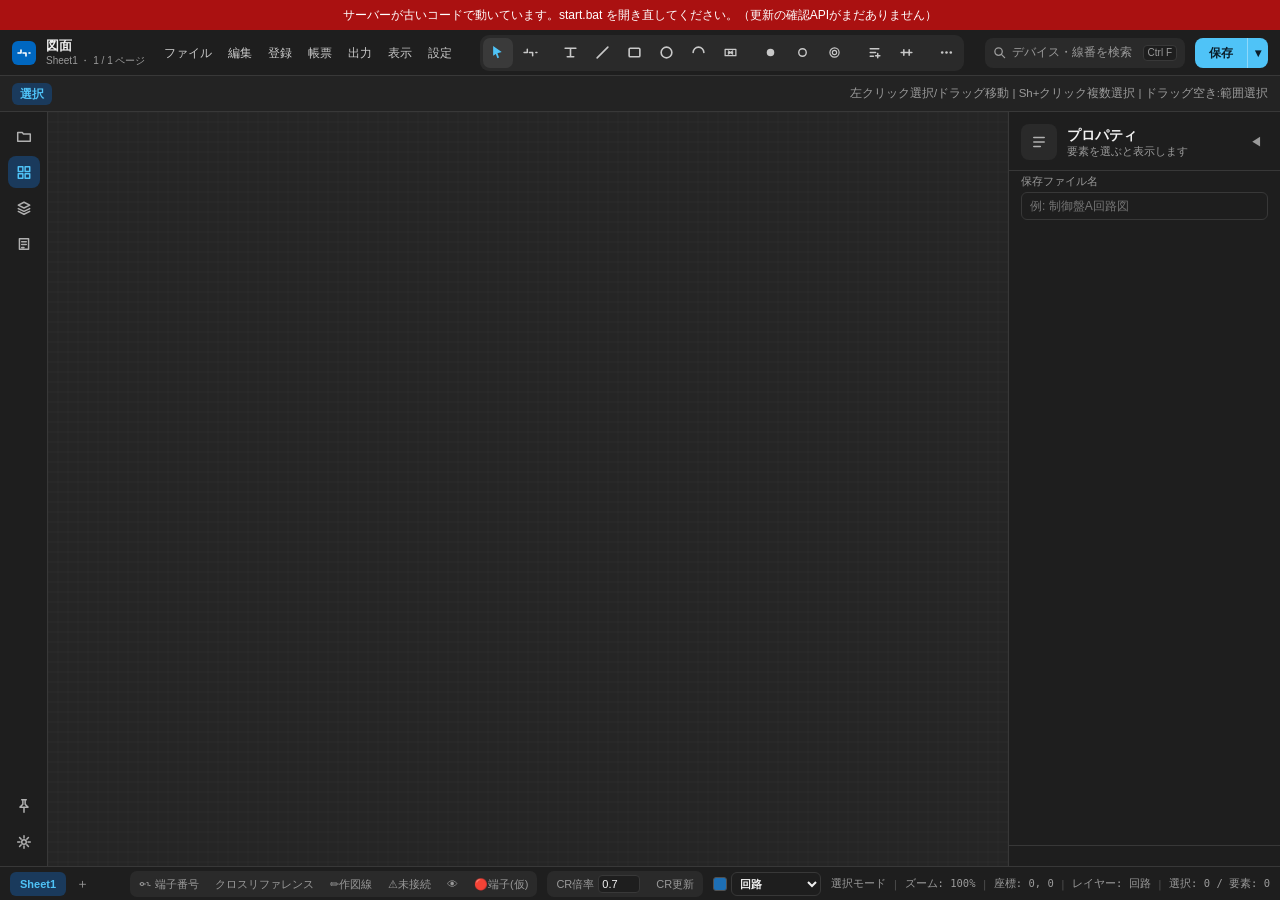
==== commit 66d20c8e: "新しい画面を既定にする。左下のズームを消す 今の画面を選んだときは false を覚え、何も覚えていなければ新しい画面で開く。  Co-Authored-By: Claude Opus 5.5 <no" ====
--- a/electrical_cad_v3/ecad_v3/index.html
+++ b/electrical_cad_v3/ecad_v3/index.html
@@ -5,7 +5,6 @@
 <meta name="viewport" content="width=device-width, initial-scale=1.0, maximum-scale=1.0, user-scalable=no">
 <title>電気回路図エディタ v11</title>
 <link rel="stylesheet" href="css/style.css">
-<script src="js/jspdf.umd.min.js"></script>
 <script src="js/jszip.min.js"></script>
 </head>
 <body>
@@ -307,7 +306,7 @@
         <div class="rg-btns">
           <div class="rb rb-sm" onclick="showPDFPreview()"><svg viewBox="0 0 14 14"><rect x="2" y="1" width="10" height="12" rx="1" fill="none" stroke="currentColor" stroke-width="1.3"/><path d="M4 4h6M4 7h6M4 10h4" stroke="currentColor" stroke-width="1.2" stroke-linecap="round"/><circle cx="10" cy="10" r="3" fill="var(--bg)" stroke="currentColor" stroke-width="1.2"/><path d="M9 10l.8.8 1.4-1.4" stroke="currentColor" stroke-width="1" stroke-linecap="round" stroke-linejoin="round"/></svg>プレビュー</div>
           <div class="rb rb-sm" onclick="openFP('pdf-opt-p')"><svg viewBox="0 0 14 14"><rect x="2" y="1" width="10" height="12" rx="1" fill="none" stroke="currentColor" stroke-width="1.3"/><path d="M4 4h6M4 7h6M4 10h4" stroke="currentColor" stroke-width="1.2" stroke-linecap="round"/></svg>PDF出力</div>
-          <div class="rb rb-sm" onclick="confirmAllPDF()"><svg viewBox="0 0 14 14"><rect x="2" y="1" width="10" height="12" rx="1" fill="none" stroke="currentColor" stroke-width="1.3"/><path d="M4 4h6M4 7h6M4 10h4" stroke="currentColor" stroke-width="1.2" stroke-linecap="round"/></svg>一括PDF</div>
+          <div class="rb rb-sm" onclick="exportVectorPDF(true)" title="全ページを1つのPDFに(印刷の窓で「PDF に保存」)"><svg viewBox="0 0 14 14"><rect x="2" y="1" width="10" height="12" rx="1" fill="none" stroke="currentColor" stroke-width="1.3"/><path d="M4 4h6M4 7h6M4 10h4" stroke="currentColor" stroke-width="1.2" stroke-linecap="round"/></svg>一括PDF</div>
           <div class="rb rb-sm" onclick="exportSVG()"><svg viewBox="0 0 14 14"><rect x="2" y="2" width="10" height="10" rx="1" fill="none" stroke="currentColor" stroke-width="1.3"/><path d="M5 5h4M5 7h2" stroke="currentColor" stroke-width="1.1" stroke-linecap="round"/><text x="7" y="11" font-size="4" fill="currentColor" text-anchor="middle">SVG</text></svg>SVG出力</div>
         </div>
         <!-- 【2026-09-19】旧称「帳票出力」。中身は帳票ではなく図面のPDF/SVG出力なので改名した
@@ -443,11 +442,7 @@
   <div id="cw">
     <canvas id="cv"></canvas>
     <div id="selbox"></div>
-    <!-- 新しい画面(段階4・js/ui_v2.js)だけ: 左下に浮かせたズーム -->
-    <div id="v2-zoom" class="v2-only">
-      <div onclick="doZoom(0.8)" title="縮小 -">−</div><span id="v2-zoom-pct">100%</span><div onclick="doZoom(1.25)" title="拡大 +">＋</div>
-      <i></i><div onclick="resetView()" title="全体表示 0">全体</div>
-    </div>
+    <!-- 新しい画面の左下のズーム(#v2-zoom)は 2026-10-09 に消した(盛田さん「ズームは使ってないな」) -->
 
     <!-- コンテキストメニュー -->
     <div id="ctxmenu">
@@ -546,29 +541,17 @@
     <div class="fp" id="pdf-opt-p" style="width:280px">
       <h3>PDF出力設定</h3>
       <div class="fr" style="margin-bottom:10px">
-        <label>解像度</label>
-        <select id="pdf-dpi" onchange="stSetPref('pdfDpi',this.value)">
-          <option value="96">標準 (96dpi) - 画面品質</option>
-          <option value="150" selected>高解像度 (150dpi) - 印刷用</option>
-          <option value="300">最高解像度 (300dpi) - 高精細印刷</option>
-        </select>
-      </div>
-      <div class="fr" style="margin-bottom:10px">
-        <label>形式</label>
-        <select id="pdf-fmt" onchange="stSetPref('pdfFmt',this.value)">
-          <option value="png" selected>PNG (高品質・線がきれい)</option>
-          <option value="jpeg">JPEG (ファイル小さめ)</option>
-        </select>
-      </div>
-      <div class="fr" style="margin-bottom:10px">
         <label>色</label>
         <select id="pdf-color" onchange="state.pdfColor=this.value;stSetPref('pdfColor',this.value)" title="白黒: 線・記号・文字をすべて黒で出す。カラー: 画面と同じ色で出す(白い文字だけは紙で消えないよう黒にする)。図面の色・画面の見た目は変わりません">
           <option value="mono" selected>白黒 (全部黒)</option>
           <option value="color">カラー (画面と同じ色)</option>
         </select>
       </div>
-      <div style="display:flex;gap:6px;margin-top:8px">
-        <button class="fp-btn primary" onclick="runExportPDF()">出力</button>
+      <!-- 【2026-10-09】PDF はベクターだけ(js/pdf_vector.js)。画像の PDF・解像度・形式は消した。印刷の窓で「PDF に保存」 -->
+      <div style="font-size:10px;color:var(--fg3);margin-bottom:6px">印刷の窓が開くので、送信先は<b>「PDF に保存」</b>を選んで保存してください（「Microsoft Print to PDF」だと画像になり、A4 に縮みます）。拡大してもくっきり・文字を検索できるPDFになります</div>
+      <div style="display:flex;gap:6px;margin-top:8px;flex-wrap:wrap">
+        <button class="fp-btn primary" onclick="exportVectorPDF(false)">このページ</button>
+        <button class="fp-btn" onclick="exportVectorPDF(true)">全ページ（1ファイル）</button>
         <button class="fp-btn" onclick="closeFP('pdf-opt-p')">キャンセル</button>
       </div>
     </div>
@@ -958,7 +941,7 @@
       <span id="pv-page-info" style="font-size:12px;color:var(--fg2)"></span>
       <button onclick="pvChangePage(-1)" style="padding:3px 10px;border-radius:4px;border:1px solid var(--bd);background:var(--bg);color:var(--fg);cursor:pointer">◀</button>
       <button onclick="pvChangePage(1)"  style="padding:3px 10px;border-radius:4px;border:1px solid var(--bd);background:var(--bg);color:var(--fg);cursor:pointer">▶</button>
-      <button onclick="runExportPDF()" style="padding:4px 14px;border-radius:4px;border:none;background:var(--acc);color:#fff;cursor:pointer;font-weight:600">PDF出力</button>
+      <button onclick="closePDFPreview();exportVectorPDF(false)" style="padding:4px 14px;border-radius:4px;border:none;background:var(--acc);color:#fff;cursor:pointer;font-weight:600">PDF出力</button>
       <button onclick="closePDFPreview()" style="padding:4px 10px;border-radius:4px;border:1px solid var(--bd);background:var(--bg);color:var(--fg);cursor:pointer">✕ 閉じる</button>
     </div>
     <canvas id="pdf-preview-canvas" style="border:1px solid var(--bd);background:#fff;max-width:85vw;max-height:80vh;"></canvas>
@@ -972,6 +955,7 @@
 <script src="js/report.js"></script>
 <script src="js/search.js"></script>
 <script src="js/pdf_export.js"></script>
+<script src="js/pdf_vector.js"></script>
 <script src="js/symbol_lib.js"></script>
 <script src="js/pin_editor.js"></script>
 <script src="js/conn_check.js"></script>
--- a/electrical_cad_v3/ecad_v3/css/style.css
+++ b/electrical_cad_v3/ecad_v3/css/style.css
@@ -490,11 +490,4 @@
 body.ui-v2 #lt-prj{order:-1;}
 body.ui-v2 #lp .lt-dock{margin-top:auto;}
 
-/* ── 段階4 図面を机の上の用紙に見せる 2026-10-08 ──
-   机と用紙は js/draw.js・js/frame.js が描く(新しい画面のときだけ。PDF・SVG は今まで通り)。ここは左下のズームだけ */
-#v2-zoom{position:absolute;left:12px;bottom:12px;z-index:5;display:flex;align-items:center;gap:2px;padding:3px;height:30px;
-  background:var(--v2-face);border:1px solid var(--v2-line);border-radius:8px;box-shadow:0 2px 8px rgba(0,0,0,.12);font-size:11.5px;color:var(--v2-fg2);}
-#v2-zoom > div{min-width:24px;height:24px;line-height:24px;padding:0 6px;text-align:center;border-radius:6px;cursor:pointer;}
-#v2-zoom > div:hover{background:var(--v2-fill);color:var(--v2-acc);}
-#v2-zoom > span{min-width:42px;text-align:center;font-variant-numeric:tabular-nums;}
-#v2-zoom > i{width:1px;height:16px;background:var(--v2-line);margin:0 2px;}
+/* 段階4(机の上の用紙・左下のズーム)はやめた(2026-10-08 用紙/2026-10-09 ズーム 盛田さん「ズームは使ってないな」) */
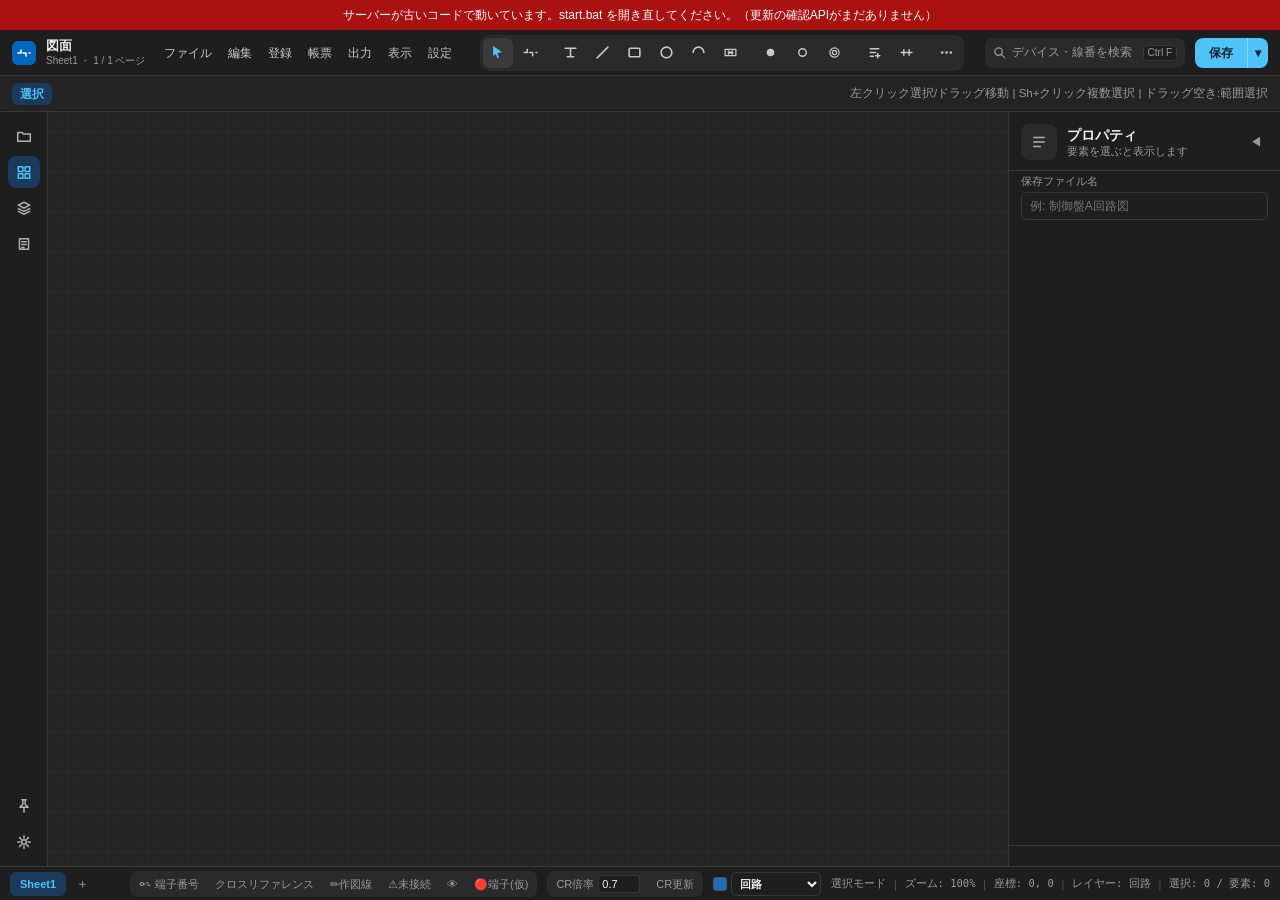
==== commit 095c7b15: "画面のタイトル(ブラウザのタブ)を Kuvemo にする Co-Authored-By: Claude Opus 5.5 <noreply@anthropic.com> Claude-Session:" ====
--- a/electrical_cad_v3/ecad_v3/index.html
+++ b/electrical_cad_v3/ecad_v3/index.html
@@ -3,7 +3,7 @@
 <head>
 <meta charset="UTF-8">
 <meta name="viewport" content="width=device-width, initial-scale=1.0, maximum-scale=1.0, user-scalable=no">
-<title>電気回路図エディタ v11</title>
+<title>Kuvemo</title>
 <link rel="stylesheet" href="css/style.css">
 <script src="js/jszip.min.js"></script>
 </head>
@@ -66,7 +66,7 @@
     <div class="rtab" onclick="switchRibbon('view',this)">表示</div>
     <!-- 【2026-09-24】CAD全体の設定。盛田さん「リボンに大項目で入れること」
          (最初はデータタブの右端にボタンで置いたがNG)。中身は js/settings.js -->
-    <div class="rtab" onclick="switchRibbon('settings',this);openSettingsPanel()">設定</div>
+    <div class="rtab" onclick="switchRibbon('settings',this);toggleSettingsPanel()">設定</div>
   </div>
   <div id="ribbon-content">
     <!-- 【2026-09-19】「操作」グループ(選択/配線)を削除した。
@@ -79,10 +79,10 @@
     <div id="rp-home" class="rg-wrap" style="display:flex;gap:0">
       <div class="rg">
         <div class="rg-btns">
-          <div class="rb rb-sm" onclick="undo()" title="元に戻す Ctrl+Z">
+          <div class="rb rb-sm" onclick="undo()" title="元に戻す Ctrl+Z" data-key="Ctrl+Z">
             <svg viewBox="0 0 14 14"><path d="M2 7a5 5 0 1 1 1.5 3.5M2 7V3M2 7h4" stroke="currentColor" stroke-width="1.5" fill="none" stroke-linecap="round"/></svg>戻す
           </div>
-          <div class="rb rb-sm" onclick="redo()" title="やり直し Ctrl+Y">
+          <div class="rb rb-sm" onclick="redo()" title="やり直し Ctrl+Y" data-key="Ctrl+Y">
             <svg viewBox="0 0 14 14"><path d="M12 7a5 5 0 1 0-1.5 3.5M12 7V3M12 7H8" stroke="currentColor" stroke-width="1.5" fill="none" stroke-linecap="round"/></svg>進む
           </div>
         </div>
@@ -90,16 +90,16 @@
       </div>
       <div class="rg">
         <div class="rg-btns">
-          <div class="rb rb-sm" onclick="copySelected()" title="コピー Ctrl+C">
+          <div class="rb rb-sm" onclick="copySelected()" title="コピー Ctrl+C" data-key="Ctrl+C">
             <svg viewBox="0 0 14 14"><rect x="4" y="4" width="8" height="8" rx="1" fill="none" stroke="currentColor" stroke-width="1.5"/><rect x="2" y="2" width="8" height="8" rx="1" fill="var(--bg2)" stroke="currentColor" stroke-width="1.5"/></svg>コピー
           </div>
-          <div class="rb rb-sm" onclick="cutSelected()" title="切り取り Ctrl+X">
+          <div class="rb rb-sm" onclick="cutSelected()" title="切り取り Ctrl+X" data-key="Ctrl+X">
             <svg viewBox="0 0 14 14"><path d="M3 3l8 8M11 3L3 11M4 10a2 2 0 1 0 0-4M10 8a2 2 0 1 0 0-4" stroke="currentColor" stroke-width="1.3" fill="none" stroke-linecap="round"/></svg>切取
           </div>
-          <div class="rb rb-sm" onclick="pasteSelected()" title="貼付 Ctrl+V">
+          <div class="rb rb-sm" onclick="pasteSelected()" title="貼付 Ctrl+V" data-key="Ctrl+V">
             <svg viewBox="0 0 14 14"><rect x="3" y="4" width="8" height="9" rx="1" fill="none" stroke="currentColor" stroke-width="1.5"/><rect x="5" y="2" width="4" height="3" rx="1" fill="var(--bg2)" stroke="currentColor" stroke-width="1.2"/></svg>貼付
           </div>
-          <div class="rb rb-sm danger" onclick="delSel()" title="削除 Del" style="color:var(--red)">
+          <div class="rb rb-sm danger" onclick="delSel()" title="削除 Del" data-key="Del" style="color:var(--red)">
             <svg viewBox="0 0 14 14"><path d="M3 4h8M5 4V2h4v2M5 6v5M9 6v5M4 4l1 8h4l1-8" stroke="currentColor" stroke-width="1.3" fill="none" stroke-linecap="round"/></svg>削除
           </div>
         </div>
@@ -107,7 +107,7 @@
       </div>
       <div class="rg">
         <div class="rg-btns">
-          <div class="rb rb-sm" onclick="rotateSel(90)" title="回転 R"><svg viewBox="0 0 14 14"><path d="M10 4a5 5 0 1 0 1.5 3.5M10 4V1M10 4H7" stroke="currentColor" stroke-width="1.5" fill="none" stroke-linecap="round"/></svg>回転</div>
+          <div class="rb rb-sm" onclick="rotateSel(90)" title="回転 R" data-key="R"><svg viewBox="0 0 14 14"><path d="M10 4a5 5 0 1 0 1.5 3.5M10 4V1M10 4H7" stroke="currentColor" stroke-width="1.5" fill="none" stroke-linecap="round"/></svg>回転</div>
           <div class="rb rb-sm" onclick="flipSel('h')" title="左右反転：選択したものをその場で左右に裏返す(数は増えない)"><svg viewBox="0 0 14 14"><path d="M7 2v10M3 4l4 3-4 3M11 4l-4 3 4 3" stroke="currentColor" stroke-width="1.3" fill="none" stroke-linecap="round" stroke-linejoin="round"/></svg>左右反転</div>
           <div class="rb rb-sm" onclick="flipSel('v')" title="上下反転：選択したものをその場で上下に裏返す(数は増えない)"><svg viewBox="0 0 14 14"><path d="M2 7h10M4 3l3 4 3-4M4 11l3-4 3 4" stroke="currentColor" stroke-width="1.3" fill="none" stroke-linecap="round" stroke-linejoin="round"/></svg>上下反転</div>
         </div>
@@ -123,8 +123,8 @@
       </div>
       <div class="rg">
         <div class="rg-btns">
-          <div class="rb rb-sm" onclick="groupSelected()" title="グループ化 Ctrl+G"><svg viewBox="0 0 14 14"><rect x="2" y="2" width="10" height="10" rx="1" fill="none" stroke="currentColor" stroke-width="1.3" stroke-dasharray="3,2"/><rect x="4" y="4" width="2" height="2" fill="currentColor"/><rect x="8" y="4" width="2" height="2" fill="currentColor"/><rect x="4" y="8" width="2" height="2" fill="currentColor"/><rect x="8" y="8" width="2" height="2" fill="currentColor"/></svg>G化</div>
-          <div class="rb rb-sm" onclick="ungroupSelected()" title="グループ解除 Ctrl+Shift+G"><svg viewBox="0 0 14 14"><rect x="2" y="2" width="10" height="10" rx="1" fill="none" stroke="currentColor" stroke-width="1.3" stroke-dasharray="3,2"/><path d="M5 7h4M7 5v4" stroke="currentColor" stroke-width="1.3" stroke-linecap="round"/></svg>G解除</div>
+          <div class="rb rb-sm" onclick="groupSelected()" title="グループ化 Ctrl+G" data-key="Ctrl+G"><svg viewBox="0 0 14 14"><rect x="2" y="2" width="10" height="10" rx="1" fill="none" stroke="currentColor" stroke-width="1.3" stroke-dasharray="3,2"/><rect x="4" y="4" width="2" height="2" fill="currentColor"/><rect x="8" y="4" width="2" height="2" fill="currentColor"/><rect x="4" y="8" width="2" height="2" fill="currentColor"/><rect x="8" y="8" width="2" height="2" fill="currentColor"/></svg>G化</div>
+          <div class="rb rb-sm" onclick="ungroupSelected()" title="グループ解除 Ctrl+Shift+G" data-key="Ctrl+Shift+G"><svg viewBox="0 0 14 14"><rect x="2" y="2" width="10" height="10" rx="1" fill="none" stroke="currentColor" stroke-width="1.3" stroke-dasharray="3,2"/><path d="M5 7h4M7 5v4" stroke="currentColor" stroke-width="1.3" stroke-linecap="round"/></svg>G解除</div>
           <div class="rb rb-sm" onclick="alignByBasePoint()" title="基準点合わせ：選択した図形を「丸ごと」平行移動して、クリックした基準点を最寄りグリッドに乗せます。図形どうしの位置関係は変わらないので、端子と配線の繋がりが壊れません。"><svg viewBox="0 0 14 14"><path d="M1 4.5h12M1 9.5h12M4.5 1v12M9.5 1v12" stroke="currentColor" stroke-width="1" opacity=".45"/><circle cx="4.5" cy="9.5" r="2" fill="currentColor"/><path d="M7 7L5.2 8.8" stroke="currentColor" stroke-width="1.2" stroke-linecap="round"/></svg>基準点合わせ</div>
           <div class="rb rb-sm" onclick="alignTexts()" title="文字揃え：シンボルを選んだときは、デバイス名・型式・仕様の文字の左端を、最初に選んだシンボルのデバイス名の左端に縦一列でそろえる(左右だけ動かす)。独立テキストだけを選んだときは、最初に選んだものを基準に左/右/上/下/中央で揃える"><svg viewBox="0 0 14 14"><path d="M1 2v10" stroke="currentColor" stroke-width="1.4" stroke-linecap="round"/><rect x="3" y="2.5" width="8" height="2" fill="currentColor" opacity=".9"/><rect x="3" y="6" width="5" height="2" fill="currentColor" opacity=".6"/><rect x="3" y="9.5" width="6.5" height="2" fill="currentColor" opacity=".4"/></svg>文字揃え</div>
         </div>
--- a/electrical_cad_v3/ecad_v3/css/style.css
+++ b/electrical_cad_v3/ecad_v3/css/style.css
@@ -491,3 +491,32 @@
 body.ui-v2 #lp .lt-dock{margin-top:auto;}
 
 /* 段階4(机の上の用紙・左下のズーム)はやめた(2026-10-08 用紙/2026-10-09 ズーム 盛田さん「ズームは使ってないな」) */
+
+/* ── メニューのドロップダウン:リボンのグループを縦に積む(2026-10-09 Claude Design 6a・盛田さん「それでいい、進めて」) ──
+   ボタンを移す仕組み(js/ui_v2.js uiV2OpenMenu)はそのまま。CSS は #v2-menu-pop の下だけ(今の画面のリボンには効かない)。
+   .rg の並びは「.rg-btns → .rg-label」(グループ名がボタンの下)なので column-reverse で見出しにする */
+#v2-menu-pop{padding:6px;}
+#v2-menu-pop .rg-wrap{flex-direction:column!important;gap:0!important;min-width:220px;}
+#v2-menu-pop .rg{display:flex;flex-direction:column-reverse;border:none;border-top:1px solid var(--v2-line);padding:4px 0 6px;margin:0;}
+#v2-menu-pop .rg:first-child{border-top:none;}
+#v2-menu-pop .rg-label{text-align:left;font-size:10px;color:var(--v2-fg3);padding:2px 10px 4px;border:none;background:none;}
+#v2-menu-pop .rg-btns{display:flex;flex-direction:column;align-items:stretch;flex-wrap:nowrap;gap:0;}
+#v2-menu-pop .rb{flex-direction:row!important;justify-content:flex-start!important;align-items:center;gap:8px!important;
+  height:28px;padding:0 10px!important;border:none!important;border-radius:6px!important;background:transparent!important;
+  font-size:12px!important;line-height:28px;white-space:nowrap;width:auto;min-width:0;}
+#v2-menu-pop .rb:hover{background:var(--v2-fill)!important;}
+#v2-menu-pop .rb svg{width:15px!important;height:15px!important;flex-shrink:0;}
+/* ボタン以外(選択欄・数値欄・チェック)は1行で並べる */
+#v2-menu-pop .rg-btns > :not(.rb){padding:4px 10px;min-height:28px;display:flex;align-items:center;gap:6px;}
+/* ショートカットを右端に(index.html の該当ボタンの data-key。ボタンの処理は変えない) */
+#v2-menu-pop .rb[data-key]::after{content:attr(data-key);margin-left:auto;padding-left:16px;font:10.5px ui-monospace,monospace;color:var(--v2-fg4);}
+/* ── メニュー:6a との差を直す(2026-10-09 Claude Design MENU_A_FIX.md) ──
+   アイコンは灰色・ON の点灯を見せる(上の transparent!important が .on/.pressed まで消していた)・押しても縮まない */
+#v2-menu-pop{color:var(--v2-fg);}
+#v2-menu-pop .rg-wrap{min-width:240px;}
+#v2-menu-pop .rg-label{margin:0;}
+#v2-menu-pop .rb{color:var(--v2-fg);}                       /* 削除・全消去の赤(インラインの style)はそのまま勝つ */
+#v2-menu-pop .rb:not([style*="color"]) svg{color:var(--v2-icon);}
+#v2-menu-pop .rb:active{transform:none;}
+#v2-menu-pop .rb.on, #v2-menu-pop .rb.pressed{background:var(--v2-fill)!important;color:var(--v2-acc)!important;}
+#v2-menu-pop .rb.on svg{color:var(--v2-acc);}
